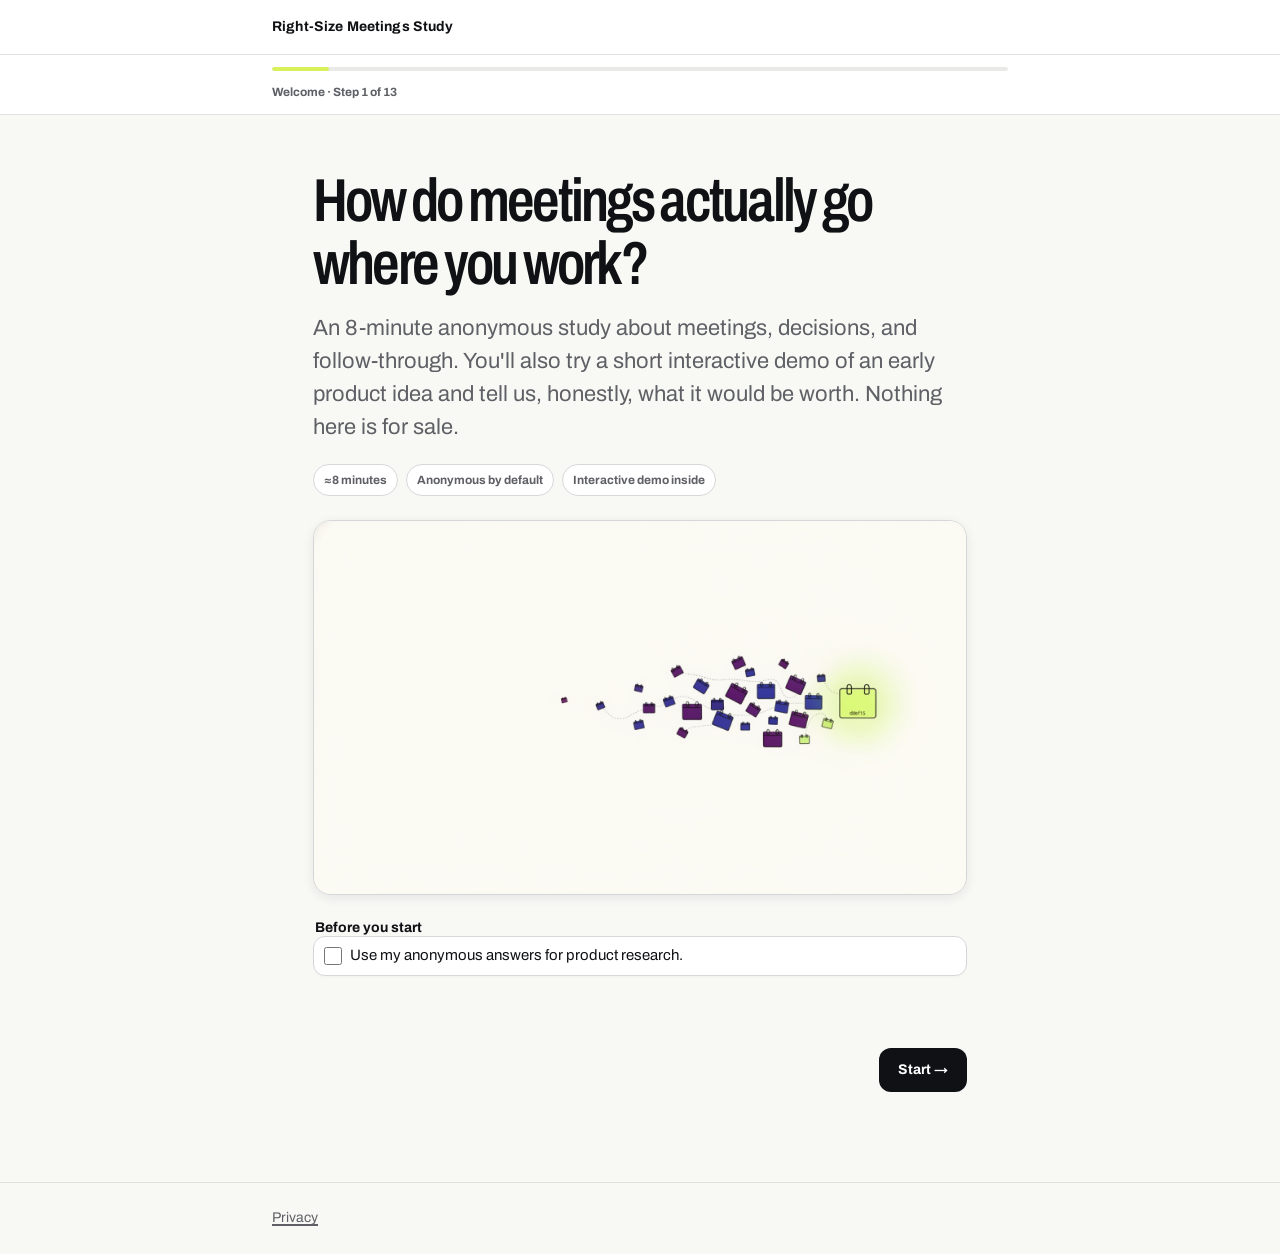
==== index.html @ 63e61354 "Survey UI pass: fix stretched selects, compact option grids, cut layout shift The two-column form gr" ====
<!doctype html>
<html lang="en">
  <head>
    <meta charset="utf-8" />
    <meta name="viewport" content="width=device-width, initial-scale=1" />
    <meta
      name="description"
      content="A short research study on meetings, decisions, and follow-through at work."
    />
    <title>The Right-Size Meetings Study</title>
    <link rel="stylesheet" href="assets/css/study.css" />
    <style>
      .offscreen-field {
        position: absolute;
        width: 1px;
        height: 1px;
        overflow: hidden;
        clip: rect(0 0 0 0);
        clip-path: inset(50%);
        white-space: nowrap;
      }

      .field-reveal[hidden],
      .conditional[hidden] {
        display: none;
      }

      .story-block {
        margin: var(--ph-space-6) 0;
        padding: var(--ph-space-5);
        border: 0.0625rem solid var(--ph-color-border-decorative);
        border-radius: var(--ph-radius-lg);
        background: var(--ph-color-surface-raised);
        box-shadow: var(--ph-shadow-low);
        color: var(--ph-color-text-high);
        font-size: var(--ph-font-size-md);
      }

      .attention-comparison {
        display: grid;
        gap: var(--ph-space-5);
        margin: var(--ph-space-6) 0;
        padding: var(--ph-space-5);
        border: 0.0625rem solid var(--ph-color-border-decorative);
        border-radius: var(--ph-radius-lg);
        background: var(--ph-color-surface-raised);
      }

      .attention-row {
        display: grid;
        gap: var(--ph-space-2);
      }

      .attention-kicker {
        font-size: var(--ph-font-size-2xs);
        font-weight: 700;
        letter-spacing: var(--ph-tracking-label);
      }

      .attention-track {
        height: 1.25rem;
        overflow: hidden;
        border-radius: var(--ph-radius-full);
        background: var(--ph-color-surface-strong);
      }

      .attention-fill {
        display: block;
        width: 0;
        height: 100%;
        border-radius: inherit;
        background: var(--ph-neutral-500);
      }

      .attention-row.after .attention-fill {
        background: var(--ph-color-signal);
      }

      .attention-comparison.is-visible .attention-row.before .attention-fill {
        width: 100%;
      }

      .attention-comparison.is-visible .attention-row.after .attention-fill {
        width: 5.625%;
      }

      .attention-math {
        margin: 0;
        font-size: var(--ph-font-size-sm);
        font-weight: 700;
      }

      .attention-detail {
        margin: 0;
        color: var(--ph-color-text-secondary);
        font-size: var(--ph-font-size-xs);
      }

      .calc-range-row {
        display: flex;
        align-items: center;
        gap: var(--ph-space-3);
      }

      .calc-range-row input {
        width: 100%;
        accent-color: var(--ph-color-action-primary);
      }

      .calc-range-value {
        min-width: 3.5rem;
        font-weight: 700;
        text-align: right;
      }

      .calc-output {
        margin: var(--ph-space-6) 0 0;
        padding: var(--ph-space-5);
        border-radius: var(--ph-radius-lg);
        background: var(--ph-neutral-950);
        color: var(--ph-color-text-inverse);
      }

      .calc-output p {
        margin-bottom: var(--ph-space-2);
        font-size: var(--ph-font-size-md);
      }

      .calc-output .ph-hint {
        color: var(--ph-neutral-300);
      }

      .demo-shell {
        margin: var(--ph-space-6) 0;
        padding: var(--ph-space-5);
        border: 0.0625rem solid var(--ph-color-border-decorative);
        border-radius: var(--ph-radius-lg);
        background: var(--ph-color-surface-raised);
        box-shadow: var(--ph-shadow-low);
      }

      .demo-dots {
        display: flex;
        gap: var(--ph-space-2);
        margin-bottom: var(--ph-space-5);
      }

      .demo-dot {
        width: 0.75rem;
        height: 0.75rem;
        border-radius: 50%;
        background: var(--ph-neutral-200);
      }

      .demo-dot.is-done,
      .demo-dot.is-current {
        background: var(--ph-color-signal);
      }

      .demo-screen {
        display: none;
      }

      .demo-screen.active {
        display: block;
      }

      .demo-message,
      .demo-receipt {
        padding: var(--ph-space-5);
        border-radius: var(--ph-radius-md);
        background: var(--ph-color-evidence-surface);
      }

      .demo-message time {
        display: block;
        margin-bottom: var(--ph-space-2);
        color: var(--ph-color-text-secondary);
        font-size: var(--ph-font-size-2xs);
        font-weight: 700;
      }

      .demo-message p,
      .demo-receipt p {
        margin-bottom: 0;
      }

      .demo-checklist {
        display: grid;
        gap: var(--ph-space-3);
        margin: var(--ph-space-5) 0;
        padding: 0;
        list-style: none;
      }

      .demo-checklist li {
        padding: var(--ph-space-3);
        border: 0.0625rem solid var(--ph-color-border-decorative);
        border-radius: var(--ph-radius-sm);
        color: var(--ph-color-text-secondary);
        opacity: 0.4;
      }

      .demo-options {
        display: grid;
        grid-template-columns: repeat(3, minmax(0, 1fr));
        gap: var(--ph-space-3);
        margin: var(--ph-space-5) 0;
      }

      .demo-option {
        min-height: 10rem;
        padding: var(--ph-space-4);
        border: 0.125rem solid var(--ph-color-border-control);
        border-radius: var(--ph-radius-md);
        background: var(--ph-color-surface-raised);
        color: var(--ph-color-text-primary);
        font: inherit;
        text-align: left;
      }

      .demo-option:hover,
      .demo-option[aria-pressed="true"] {
        border-color: var(--ph-color-action-primary);
        background: var(--ph-color-human-surface);
      }

      .demo-option strong {
        display: block;
        margin-bottom: var(--ph-space-2);
      }

      .demo-approval-actions {
        display: grid;
        grid-template-columns: repeat(2, minmax(0, 1fr));
        gap: var(--ph-space-3);
        margin-top: var(--ph-space-5);
      }

      .demo-approval-actions .ph-button[aria-pressed="true"] {
        border-color: var(--ph-color-success);
        background: var(--ph-color-success-surface);
        color: var(--ph-color-text-primary);
      }

      .demo-receipt {
        display: grid;
        gap: var(--ph-space-3);
      }

      .demo-receipt dl {
        display: grid;
        grid-template-columns: minmax(0, 1fr) minmax(0, 2fr);
        gap: var(--ph-space-2) var(--ph-space-3);
        margin: 0;
      }

      .demo-receipt dt {
        color: var(--ph-color-text-secondary);
        font-size: var(--ph-font-size-2xs);
        font-weight: 700;
      }

      .demo-receipt dd {
        min-width: 0;
        margin: 0;
        font-size: var(--ph-font-size-xs);
      }

      .demo-link-row {
        display: flex;
        margin-top: var(--ph-space-3);
        flex-wrap: wrap;
        gap: var(--ph-space-3);
      }

      .warning-line {
        min-height: 1.25rem;
        margin: var(--ph-space-2) 0 0;
        color: var(--ph-color-warning);
        font-size: var(--ph-font-size-xs);
        font-weight: 600;
      }

      .currency-input {
        position: relative;
      }

      .currency-input span {
        position: absolute;
        top: 50%;
        left: 0.875rem;
        color: var(--ph-color-text-secondary);
        transform: translateY(-50%);
      }

      .currency-input .ph-input {
        padding-left: 1.75rem;
      }

      @media (prefers-reduced-motion: no-preference) {
        .attention-fill {
          transition: width 900ms var(--ph-ease-emphasized);
        }

        .demo-screen.is-preparing .demo-checklist li {
          animation: checklist-item 420ms var(--ph-ease-enter) forwards;
        }

        .demo-screen.is-preparing .demo-checklist li:nth-child(2) {
          animation-delay: 850ms;
        }

        .demo-screen.is-preparing .demo-checklist li:nth-child(3) {
          animation-delay: 1700ms;
        }

        .demo-screen.is-preparing .demo-checklist li:nth-child(4) {
          animation-delay: 2550ms;
        }

        @keyframes checklist-item {
          to {
            border-color: var(--ph-color-success);
            background: var(--ph-color-success-surface);
            color: var(--ph-color-text-primary);
            opacity: 1;
          }
        }
      }

      @media (max-width: 40rem) {
        .demo-options,
        .demo-approval-actions {
          grid-template-columns: 1fr;
        }
      }

      @media (prefers-reduced-motion: reduce) {
        .attention-fill {
          transition: none;
        }

        .demo-screen.is-preparing .demo-checklist li {
          animation: none;
          border-color: var(--ph-color-success);
          background: var(--ph-color-success-surface);
          color: var(--ph-color-text-primary);
          opacity: 1;
        }
      }
    </style>
  </head>
  <body>
    <a class="ph-skip-link" href="#app">Skip to survey</a>
    <header class="study-header">
      <span class="study-wordmark">Right-Size Meetings Study</span>
    </header>

    <div class="study-progress" data-progress-shell>
      <div class="progress-inner">
        <div
          class="progress-track"
          role="progressbar"
          aria-label="Survey progress"
          aria-valuemin="1"
          aria-valuemax="13"
          aria-valuenow="1"
        >
          <span class="progress-fill"></span>
        </div>
        <div class="progress-meta">
          <span class="progress-label">Welcome · Step 1 of 13</span>
          <span class="saved-indicator" data-saved-indicator aria-hidden="true" hidden>Saved on this device ✓</span>
        </div>
      </div>
    </div>

    <main class="study-shell" id="app">
      <section class="survey-step active" data-step="welcome" aria-labelledby="welcome-heading">
        <h1 id="welcome-heading" tabindex="-1">How do meetings actually go where you work?</h1>
        <p class="ph-lede">
          An 8-minute anonymous study about meetings, decisions, and follow-through. You'll also try a short interactive demo of an early product idea and tell us, honestly, what it would be worth. Nothing here is for sale.
        </p>
        <ul class="welcome-chips" aria-label="Study details">
          <li>≈8 minutes</li>
          <li>Anonymous by default</li>
          <li>Interactive demo inside</li>
        </ul>
        <figure class="img-frame">
          <img width="1600" height="914" src="assets/img/hero.jpg" loading="eager" fetchpriority="high" decoding="async" alt="Scattered calendar blocks converging into one small block" />
        </figure>
        <fieldset class="ph-field" data-required data-key="a_consent">
          <legend class="ph-label">Before you start</legend>
          <label class="ph-check-row">
            <input type="checkbox" name="a_consent" value="true" />
            <span>Use my anonymous answers for product research.</span>
          </label>
        </fieldset>
        <div class="offscreen-field" aria-hidden="true">
          <label for="website">Leave this field empty</label>
          <input type="text" id="website" name="website" tabindex="-1" autocomplete="off" />
        </div>
        <p class="status-line" data-status aria-live="polite"></p>
        <div class="step-actions">
          <button class="ph-button ph-button-primary" type="button" data-next>Start →</button>
        </div>
      </section>

      <section class="survey-step" data-step="A" aria-labelledby="a-heading">
        <h2 id="a-heading" tabindex="-1">About you and your week</h2>
        <p class="section-intro">A few quick details help us understand your working week.</p>
        <div class="ph-form-grid">
          <div class="ph-field" data-required data-key="a_country">
            <label class="ph-label" for="a-country">Country</label>
            <select class="ph-select" id="a-country" name="a_country">
              <option value="" selected disabled>Choose one</option>
              <option value="New Zealand">New Zealand</option>
              <option value="Australia">Australia</option>
              <option value="United States">United States</option>
              <option value="United Kingdom">United Kingdom</option>
              <option value="India">India</option>
              <option value="Germany">Germany</option>
              <option value="Canada">Canada</option>
              <option value="Singapore">Singapore</option>
              <option value="Other">Other</option>
            </select>
            <div class="field-reveal" data-country-other hidden>
              <label class="ph-label" for="a-country-other">Country (optional)</label>
              <input class="ph-input" id="a-country-other" type="text" data-other-for="a_country" />
            </div>
          </div>

          <fieldset class="ph-field" data-required data-key="a_role">
            <legend class="ph-label">Your role</legend>
            <div class="opt-grid">
              <label class="ph-check-row"><input type="radio" name="a_role" value="Founder or executive" /><span>Founder or executive</span></label>
              <label class="ph-check-row"><input type="radio" name="a_role" value="Product" /><span>Product</span></label>
              <label class="ph-check-row"><input type="radio" name="a_role" value="Engineering" /><span>Engineering</span></label>
              <label class="ph-check-row"><input type="radio" name="a_role" value="Design" /><span>Design</span></label>
              <label class="ph-check-row"><input type="radio" name="a_role" value="Project or delivery lead" /><span>Project or delivery lead</span></label>
              <label class="ph-check-row"><input type="radio" name="a_role" value="Sales or account management" /><span>Sales or account management</span></label>
              <label class="ph-check-row"><input type="radio" name="a_role" value="Consultant or agency work" /><span>Consultant or agency work</span></label>
              <label class="ph-check-row"><input type="radio" name="a_role" value="Operations" /><span>Operations</span></label>
              <label class="ph-check-row"><input type="radio" name="a_role" value="Finance or legal" /><span>Finance or legal</span></label>
              <label class="ph-check-row"><input type="radio" name="a_role" value="Other" /><span>Other</span></label>
            </div>
          </fieldset>

          <fieldset class="ph-field" data-required data-key="a_company_size">
            <legend class="ph-label">Company size</legend>
            <div class="opt-grid" data-w="narrow">
              <label class="ph-check-row"><input type="radio" name="a_company_size" value="Just me" /><span>Just me</span></label>
              <label class="ph-check-row"><input type="radio" name="a_company_size" value="2–10" /><span>2–10</span></label>
              <label class="ph-check-row"><input type="radio" name="a_company_size" value="11–50" /><span>11–50</span></label>
              <label class="ph-check-row"><input type="radio" name="a_company_size" value="51–200" /><span>51–200</span></label>
              <label class="ph-check-row"><input type="radio" name="a_company_size" value="201–1,000" /><span>201–1,000</span></label>
              <label class="ph-check-row"><input type="radio" name="a_company_size" value="More than 1,000" /><span>More than 1,000</span></label>
            </div>
          </fieldset>

          <div class="ph-field" data-required data-key="a_industry">
            <label class="ph-label" for="a-industry">Industry</label>
            <select class="ph-select" id="a-industry" name="a_industry">
              <option value="" selected disabled>Choose one</option>
              <option value="Software / IT">Software / IT</option>
              <option value="Agency or consulting">Agency or consulting</option>
              <option value="Finance">Finance</option>
              <option value="Healthcare">Healthcare</option>
              <option value="Education">Education</option>
              <option value="Government">Government</option>
              <option value="Manufacturing">Manufacturing</option>
              <option value="Retail">Retail</option>
              <option value="Media">Media</option>
              <option value="Other">Other</option>
            </select>
          </div>

          <fieldset class="ph-field" data-required data-key="a_experience_years">
            <legend class="ph-label">How many years have you been doing this kind of work?</legend>
            <div class="opt-grid" data-w="narrow">
              <label class="ph-check-row"><input type="radio" name="a_experience_years" value="Under 2" /><span>Under 2</span></label>
              <label class="ph-check-row"><input type="radio" name="a_experience_years" value="2–5" /><span>2–5</span></label>
              <label class="ph-check-row"><input type="radio" name="a_experience_years" value="6–10" /><span>6–10</span></label>
              <label class="ph-check-row"><input type="radio" name="a_experience_years" value="11–20" /><span>11–20</span></label>
              <label class="ph-check-row"><input type="radio" name="a_experience_years" value="More than 20" /><span>More than 20</span></label>
            </div>
          </fieldset>

          <fieldset class="ph-field" data-required data-key="a_work_mode">
            <legend class="ph-label">How does your team mostly work?</legend>
            <div class="opt-grid">
              <label class="ph-check-row"><input type="radio" name="a_work_mode" value="Mostly remote" /><span>Mostly remote</span></label>
              <label class="ph-check-row"><input type="radio" name="a_work_mode" value="Hybrid" /><span>Hybrid</span></label>
              <label class="ph-check-row"><input type="radio" name="a_work_mode" value="Mostly in an office" /><span>Mostly in an office</span></label>
            </div>
          </fieldset>

          <fieldset class="ph-field ph-field-full" data-required data-key="a_client_facing">
            <legend class="ph-label">Do you work directly with external clients on projects — agency, consultancy, freelance, or professional services?</legend>
            <div class="opt-grid">
              <label class="ph-check-row"><input type="radio" name="a_client_facing" value="yes_mostly" /><span>Yes, that's most of my work</span></label>
              <label class="ph-check-row"><input type="radio" name="a_client_facing" value="sometimes" /><span>Sometimes</span></label>
              <label class="ph-check-row"><input type="radio" name="a_client_facing" value="no" /><span>No</span></label>
            </div>
          </fieldset>

          <fieldset class="ph-field" data-required data-key="a_meetings_week">
            <legend class="ph-label">Meetings you attend in a typical week</legend>
            <div class="opt-grid" data-w="narrow">
              <label class="ph-check-row"><input type="radio" name="a_meetings_week" value="0–2" /><span>0–2</span></label>
              <label class="ph-check-row"><input type="radio" name="a_meetings_week" value="3–5" /><span>3–5</span></label>
              <label class="ph-check-row"><input type="radio" name="a_meetings_week" value="6–10" /><span>6–10</span></label>
              <label class="ph-check-row"><input type="radio" name="a_meetings_week" value="11–20" /><span>11–20</span></label>
              <label class="ph-check-row"><input type="radio" name="a_meetings_week" value="More than 20" /><span>More than 20</span></label>
            </div>
          </fieldset>
        </div>
        <p class="status-line" data-status aria-live="polite"></p>
        <div class="step-actions"><button class="ph-button ph-button-ghost" type="button" data-back>Back</button><button class="ph-button ph-button-primary" type="button" data-next>Continue →</button></div>
      </section>

      <section class="survey-step" data-step="A2" aria-labelledby="a2-heading">
        <h2 id="a2-heading" tabindex="-1">Your toolkit</h2>
        <p class="section-intro">A quick look at the tools and routines around your work.</p>
        <div class="ph-form-grid">
          <fieldset class="ph-field" data-required data-key="a_team_size">
            <legend class="ph-label">How big is your immediate team?</legend>
            <div class="opt-grid" data-w="narrow">
              <label class="ph-check-row"><input type="radio" name="a_team_size" value="Just me" /><span>Just me</span></label>
              <label class="ph-check-row"><input type="radio" name="a_team_size" value="2–5" /><span>2–5</span></label>
              <label class="ph-check-row"><input type="radio" name="a_team_size" value="6–15" /><span>6–15</span></label>
              <label class="ph-check-row"><input type="radio" name="a_team_size" value="16–50" /><span>16–50</span></label>
              <label class="ph-check-row"><input type="radio" name="a_team_size" value="More than 50" /><span>More than 50</span></label>
            </div>
          </fieldset>

          <fieldset class="ph-field" data-required data-key="a_decision_authority">
            <legend class="ph-label">When it comes to buying tools for your team, you…</legend>
            <div class="opt-grid" data-w="wide">
              <label class="ph-check-row"><input type="radio" name="a_decision_authority" value="own" /><span>Own the budget</span></label>
              <label class="ph-check-row"><input type="radio" name="a_decision_authority" value="influence" /><span>Recommend and influence the choice</span></label>
              <label class="ph-check-row"><input type="radio" name="a_decision_authority" value="provided" /><span>Use what's provided</span></label>
            </div>
          </fieldset>

          <fieldset class="ph-field ph-field-full" data-required data-key="a2_pm_tools">
            <legend class="ph-label">Where does your team's work actually live? (all that apply)</legend>
            <div class="opt-grid">
              <label class="ph-check-row"><input type="checkbox" name="a2_pm_tools" value="Jira" /><span>Jira</span></label>
              <label class="ph-check-row"><input type="checkbox" name="a2_pm_tools" value="Linear" /><span>Linear</span></label>
              <label class="ph-check-row"><input type="checkbox" name="a2_pm_tools" value="Asana" /><span>Asana</span></label>
              <label class="ph-check-row"><input type="checkbox" name="a2_pm_tools" value="ClickUp" /><span>ClickUp</span></label>
              <label class="ph-check-row"><input type="checkbox" name="a2_pm_tools" value="Trello" /><span>Trello</span></label>
              <label class="ph-check-row"><input type="checkbox" name="a2_pm_tools" value="Monday" /><span>Monday</span></label>
              <label class="ph-check-row"><input type="checkbox" name="a2_pm_tools" value="Notion" /><span>Notion</span></label>
              <label class="ph-check-row"><input type="checkbox" name="a2_pm_tools" value="Spreadsheets" /><span>Spreadsheets</span></label>
              <label class="ph-check-row"><input type="checkbox" name="a2_pm_tools" value="Other" /><span>Other</span></label>
              <label class="ph-check-row"><input type="checkbox" name="a2_pm_tools" value="none" /><span>No shared tracker</span></label>
            </div>
          </fieldset>

          <fieldset class="ph-field ph-field-full" data-required data-key="a2_meeting_platform">
            <legend class="ph-label">Which meeting tools do you use most? (all that apply)</legend>
            <div class="opt-grid" data-w="narrow">
              <label class="ph-check-row"><input type="checkbox" name="a2_meeting_platform" value="Zoom" /><span>Zoom</span></label>
              <label class="ph-check-row"><input type="checkbox" name="a2_meeting_platform" value="Google Meet" /><span>Google Meet</span></label>
              <label class="ph-check-row"><input type="checkbox" name="a2_meeting_platform" value="Microsoft Teams" /><span>Microsoft Teams</span></label>
              <label class="ph-check-row"><input type="checkbox" name="a2_meeting_platform" value="Slack huddles" /><span>Slack huddles</span></label>
              <label class="ph-check-row"><input type="checkbox" name="a2_meeting_platform" value="Mostly in person" /><span>Mostly in person</span></label>
              <label class="ph-check-row"><input type="checkbox" name="a2_meeting_platform" value="Other" /><span>Other</span></label>
            </div>
          </fieldset>

          <fieldset class="ph-field" data-required data-key="a2_who_runs_meetings">
            <legend class="ph-label">Who usually runs the meetings you attend?</legend>
            <div class="opt-grid">
              <label class="ph-check-row"><input type="radio" name="a2_who_runs_meetings" value="I run most of them" /><span>I run most of them</span></label>
              <label class="ph-check-row"><input type="radio" name="a2_who_runs_meetings" value="A teammate or manager" /><span>A teammate or manager</span></label>
              <label class="ph-check-row"><input type="radio" name="a2_who_runs_meetings" value="Rotates — no one really owns it" /><span>Rotates — no one really owns it</span></label>
              <label class="ph-check-row"><input type="radio" name="a2_who_runs_meetings" value="Depends entirely" /><span>Depends entirely</span></label>
            </div>
          </fieldset>
        </div>
        <p class="status-line" data-status aria-live="polite"></p>
        <div class="step-actions"><button class="ph-button ph-button-ghost" type="button" data-back>Back</button><button class="ph-button ph-button-primary" type="button" data-next>Continue →</button></div>
      </section>

      <section class="survey-step" data-step="B" aria-labelledby="b-heading">
        <h2 id="b-heading" tabindex="-1">AI at work today</h2>
        <p class="section-intro">Tell us what AI looks like in your day-to-day work.</p>
        <div class="ph-form-grid">
          <fieldset class="ph-field" data-required data-key="b_tools">
            <legend class="ph-label">Which AI tools do you use?</legend>
            <div class="opt-grid" data-w="wide">
              <label class="ph-check-row"><input type="checkbox" name="b_tools" value="ChatGPT" /><span>ChatGPT</span></label>
              <label class="ph-check-row"><input type="checkbox" name="b_tools" value="Claude" /><span>Claude</span></label>
              <label class="ph-check-row"><input type="checkbox" name="b_tools" value="Microsoft Copilot" /><span>Microsoft Copilot</span></label>
              <label class="ph-check-row"><input type="checkbox" name="b_tools" value="Google Gemini" /><span>Google Gemini</span></label>
              <label class="ph-check-row"><input type="checkbox" name="b_tools" value="notetaker" /><span>Meeting note-takers (Otter, Fireflies, Fathom, Zoom AI…)</span></label>
              <label class="ph-check-row"><input type="checkbox" name="b_tools" value="Other" /><span>Other</span></label>
              <label class="ph-check-row"><input type="checkbox" name="b_tools" value="none" /><span>I don't use AI tools</span></label>
            </div>
          </fieldset>

          <fieldset class="ph-field" data-required data-key="b_freq">
            <legend class="ph-label">How often do you use AI at work?</legend>
            <div class="opt-grid">
              <label class="ph-check-row"><input type="radio" name="b_freq" value="Daily" /><span>Daily</span></label>
              <label class="ph-check-row"><input type="radio" name="b_freq" value="A few times a week" /><span>A few times a week</span></label>
              <label class="ph-check-row"><input type="radio" name="b_freq" value="A few times a month" /><span>A few times a month</span></label>
              <label class="ph-check-row"><input type="radio" name="b_freq" value="Rarely" /><span>Rarely</span></label>
              <label class="ph-check-row"><input type="radio" name="b_freq" value="Never" /><span>Never</span></label>
            </div>
          </fieldset>

          <fieldset class="ph-field" data-required data-optional-when-tools-none data-key="b_uses">
            <legend class="ph-label">What do you use it for?</legend>
            <div class="opt-grid">
              <label class="ph-check-row"><input type="checkbox" name="b_uses" value="Writing" /><span>Writing</span></label>
              <label class="ph-check-row"><input type="checkbox" name="b_uses" value="Research" /><span>Research</span></label>
              <label class="ph-check-row"><input type="checkbox" name="b_uses" value="Coding" /><span>Coding</span></label>
              <label class="ph-check-row"><input type="checkbox" name="b_uses" value="Meeting summaries" /><span>Meeting summaries</span></label>
              <label class="ph-check-row"><input type="checkbox" name="b_uses" value="Planning" /><span>Planning</span></label>
              <label class="ph-check-row"><input type="checkbox" name="b_uses" value="Working with data" /><span>Working with data</span></label>
              <label class="ph-check-row"><input type="checkbox" name="b_uses" value="Customer messages" /><span>Customer messages</span></label>
              <label class="ph-check-row"><input type="checkbox" name="b_uses" value="Other" /><span>Other</span></label>
            </div>
          </fieldset>

          <fieldset class="ph-field" data-required data-key="b_notes_followup">
            <legend class="ph-label">When AI writes your meeting notes, what actually happens afterwards?</legend>
            <div class="opt-grid" data-w="wide">
              <label class="ph-check-row"><input type="radio" name="b_notes_followup" value="I rarely read them" /><span>I rarely read them</span></label>
              <label class="ph-check-row"><input type="radio" name="b_notes_followup" value="I read them, but follow-up doesn't change" /><span>I read them, but follow-up doesn't change</span></label>
              <label class="ph-check-row"><input type="radio" name="b_notes_followup" value="They sometimes help follow-up" /><span>They sometimes help follow-up</span></label>
              <label class="ph-check-row"><input type="radio" name="b_notes_followup" value="They reliably change what happens next" /><span>They reliably change what happens next</span></label>
              <label class="ph-check-row"><input type="radio" name="b_notes_followup" value="I don't use AI notes" /><span>I don't use AI notes</span></label>
            </div>
          </fieldset>
        </div>
        <p class="status-line" data-status aria-live="polite"></p>
        <div class="step-actions"><button class="ph-button ph-button-ghost" type="button" data-back>Back</button><button class="ph-button ph-button-primary" type="button" data-next>Continue →</button></div>
      </section>

      <section class="survey-step" data-step="C" aria-labelledby="c-heading">
        <h2 id="c-heading" tabindex="-1">The annoying parts</h2>
        <p class="section-intro">These questions are about meetings that take more than they give.</p>
        <div class="ph-form-grid">
          <fieldset class="ph-field" data-required data-key="c_email_meetings">
            <legend class="ph-label">In a normal week, how many of your meetings could have been an email or a short message?</legend>
            <div class="opt-grid" data-w="narrow">
              <label class="ph-check-row"><input type="radio" name="c_email_meetings" value="None" /><span>None</span></label>
              <label class="ph-check-row"><input type="radio" name="c_email_meetings" value="1" /><span>1</span></label>
              <label class="ph-check-row"><input type="radio" name="c_email_meetings" value="2–3" /><span>2–3</span></label>
              <label class="ph-check-row"><input type="radio" name="c_email_meetings" value="4–6" /><span>4–6</span></label>
              <label class="ph-check-row"><input type="radio" name="c_email_meetings" value="7 or more" /><span>7 or more</span></label>
            </div>
          </fieldset>

          <fieldset class="ph-field" data-required data-key="c_decision_misremember">
            <legend class="ph-label">When did you last discover that people remembered a decision differently after a meeting?</legend>
            <div class="opt-grid">
              <label class="ph-check-row"><input type="radio" name="c_decision_misremember" value="This week" /><span>This week</span></label>
              <label class="ph-check-row"><input type="radio" name="c_decision_misremember" value="This month" /><span>This month</span></label>
              <label class="ph-check-row"><input type="radio" name="c_decision_misremember" value="In the past few months" /><span>In the past few months</span></label>
              <label class="ph-check-row"><input type="radio" name="c_decision_misremember" value="Can't remember a case" /><span>Can't remember a case</span></label>
            </div>
          </fieldset>

          <fieldset class="ph-field" data-required data-key="c_lost_actions">
            <legend class="ph-label">How often do action items get lost after meetings — done by nobody, or ownership unclear?</legend>
            <div class="opt-grid" data-w="narrow">
              <label class="ph-check-row"><input type="radio" name="c_lost_actions" value="Almost never" /><span>Almost never</span></label>
              <label class="ph-check-row"><input type="radio" name="c_lost_actions" value="Occasionally" /><span>Occasionally</span></label>
              <label class="ph-check-row"><input type="radio" name="c_lost_actions" value="Monthly" /><span>Monthly</span></label>
              <label class="ph-check-row"><input type="radio" name="c_lost_actions" value="Weekly" /><span>Weekly</span></label>
              <label class="ph-check-row"><input type="radio" name="c_lost_actions" value="Most meetings" /><span>Most meetings</span></label>
            </div>
          </fieldset>

          <div class="ph-field ph-field-full" data-key="c_worst_meeting">
            <label class="ph-label" for="c-worst-meeting">One sentence: the most pointless meeting you sat through this month — what was it for?</label>
            <textarea class="ph-textarea" id="c-worst-meeting" name="c_worst_meeting"></textarea>
          </div>
        </div>
        <p class="status-line" data-status aria-live="polite"></p>
        <div class="step-actions"><button class="ph-button ph-button-ghost" type="button" data-back>Back</button><button class="ph-button ph-button-primary" type="button" data-next>Continue →</button></div>
      </section>

      <section class="survey-step" data-step="C2" aria-labelledby="c2-heading">
        <h2 id="c2-heading" tabindex="-1">When the client changes the plan</h2>
        <p class="section-intro">Think of the last real time a client asked to change the scope, the deadline, or the price in the middle of a project.</p>
        <div class="ph-form-grid">
          <fieldset class="ph-field ph-field-full" data-required data-key="c2_incident_when">
            <legend class="ph-label">When did this happen?</legend>
            <div class="opt-grid">
              <label class="ph-check-row"><input type="radio" name="c2_incident_when" value="This week" /><span>This week</span></label>
              <label class="ph-check-row"><input type="radio" name="c2_incident_when" value="This month" /><span>This month</span></label>
              <label class="ph-check-row"><input type="radio" name="c2_incident_when" value="In the past 3 months" /><span>In the past 3 months</span></label>
              <label class="ph-check-row"><input type="radio" name="c2_incident_when" value="Longer ago" /><span>Longer ago</span></label>
              <label class="ph-check-row"><input type="radio" name="c2_incident_when" value="never" /><span>This doesn't really happen to me</span></label>
            </div>
          </fieldset>

          <div class="conditional ph-form-grid ph-field-full" data-c2-follow-up>
            <fieldset class="ph-field" data-required data-key="c2_arrived_where">
              <legend class="ph-label">Where did the request arrive?</legend>
              <div class="opt-grid">
                <label class="ph-check-row"><input type="radio" name="c2_arrived_where" value="In a meeting or call" /><span>In a meeting or call</span></label>
                <label class="ph-check-row"><input type="radio" name="c2_arrived_where" value="Email" /><span>Email</span></label>
                <label class="ph-check-row"><input type="radio" name="c2_arrived_where" value="Slack or Teams" /><span>Slack or Teams</span></label>
                <label class="ph-check-row"><input type="radio" name="c2_arrived_where" value="A ticket or task tool" /><span>A ticket or task tool</span></label>
                <label class="ph-check-row"><input type="radio" name="c2_arrived_where" value="A comment in a document" /><span>A comment in a document</span></label>
                <label class="ph-check-row"><input type="radio" name="c2_arrived_where" value="In person" /><span>In person</span></label>
                <label class="ph-check-row"><input type="radio" name="c2_arrived_where" value="Other" /><span>Other</span></label>
              </div>
            </fieldset>

            <fieldset class="ph-field" data-required data-key="c2_resolve_time">
              <legend class="ph-label">How long until it was properly settled — everyone agreed what would be done, by when, for what price?</legend>
              <div class="opt-grid">
                <label class="ph-check-row"><input type="radio" name="c2_resolve_time" value="Same day" /><span>Same day</span></label>
                <label class="ph-check-row"><input type="radio" name="c2_resolve_time" value="2–3 days" /><span>2–3 days</span></label>
                <label class="ph-check-row"><input type="radio" name="c2_resolve_time" value="About a week" /><span>About a week</span></label>
                <label class="ph-check-row"><input type="radio" name="c2_resolve_time" value="Two weeks or more" /><span>Two weeks or more</span></label>
                <label class="ph-check-row"><input type="radio" name="c2_resolve_time" value="It still isn't settled" /><span>It still isn't settled</span></label>
              </div>
            </fieldset>

            <fieldset class="ph-field" data-required data-key="c2_costs">
              <legend class="ph-label">What did it cost you? (pick all that apply)</legend>
              <div class="opt-grid" data-w="wide">
                <label class="ph-check-row"><input type="checkbox" name="c2_costs" value="Extra work we couldn't bill" /><span>Extra work we couldn't bill</span></label>
                <label class="ph-check-row"><input type="checkbox" name="c2_costs" value="A missed deadline" /><span>A missed deadline</span></label>
                <label class="ph-check-row"><input type="checkbox" name="c2_costs" value="A discount or price cut" /><span>A discount or price cut</span></label>
                <label class="ph-check-row"><input type="checkbox" name="c2_costs" value="Team overtime or stress" /><span>Team overtime or stress</span></label>
                <label class="ph-check-row"><input type="checkbox" name="c2_costs" value="A strained relationship" /><span>A strained relationship</span></label>
                <label class="ph-check-row"><input type="checkbox" name="c2_costs" value="An argument about who agreed to what" /><span>An argument about who agreed to what</span></label>
                <label class="ph-check-row"><input type="checkbox" name="c2_costs" value="Nothing much" /><span>Nothing much</span></label>
              </div>
            </fieldset>

            <fieldset class="ph-field" data-required data-key="c2_cost_money">
              <legend class="ph-label">Rough money impact of that one incident?</legend>
              <div class="opt-grid" data-w="narrow">
                <label class="ph-check-row"><input type="radio" name="c2_cost_money" value="Nothing" /><span>Nothing</span></label>
                <label class="ph-check-row"><input type="radio" name="c2_cost_money" value="Under $500" /><span>Under $500</span></label>
                <label class="ph-check-row"><input type="radio" name="c2_cost_money" value="$500–2,000" /><span>$500–2,000</span></label>
                <label class="ph-check-row"><input type="radio" name="c2_cost_money" value="$2,000–10,000" /><span>$2,000–10,000</span></label>
                <label class="ph-check-row"><input type="radio" name="c2_cost_money" value="Over $10,000" /><span>Over $10,000</span></label>
                <label class="ph-check-row"><input type="radio" name="c2_cost_money" value="Can't estimate" /><span>Can't estimate</span></label>
              </div>
            </fieldset>

            <div class="ph-field ph-field-full" data-key="c2_workaround">
              <label class="ph-label" for="c2-workaround">How do you handle these requests today — tools, templates, or just talking?</label>
              <textarea class="ph-textarea" id="c2-workaround" name="c2_workaround"></textarea>
            </div>

            <fieldset class="ph-field" data-required data-key="c2_freq">
              <legend class="ph-label">How often does something like this happen?</legend>
              <div class="opt-grid">
                <label class="ph-check-row"><input type="radio" name="c2_freq" value="Weekly" /><span>Weekly</span></label>
                <label class="ph-check-row"><input type="radio" name="c2_freq" value="2–3 times a month" /><span>2–3 times a month</span></label>
                <label class="ph-check-row"><input type="radio" name="c2_freq" value="Monthly" /><span>Monthly</span></label>
                <label class="ph-check-row"><input type="radio" name="c2_freq" value="Quarterly" /><span>Quarterly</span></label>
                <label class="ph-check-row"><input type="radio" name="c2_freq" value="Rarely" /><span>Rarely</span></label>
              </div>
            </fieldset>
          </div>
        </div>
        <p class="status-line" data-status aria-live="polite"></p>
        <div class="step-actions"><button class="ph-button ph-button-ghost" type="button" data-back>Back</button><button class="ph-button ph-button-primary" type="button" data-next>Continue →</button></div>
      </section>

      <section class="survey-step" data-step="D" aria-labelledby="d-heading">
        <h2 id="d-heading" tabindex="-1">An idea we're testing</h2>
        <p class="section-intro">Here is the idea in plain English.</p>
        <div class="story-block">
          <p>Most meetings exist to move work along: agree on a change, unblock a decision, check a promise was kept. Imagine your calendar had one extra button: <strong>'Sort this out.'</strong></p>
          <p>Before anyone books an hour, an assistant reads what's allowed to be read — the plan, the agreement, the current status — prepares the facts, and works out the one thing that still genuinely needs people. Then it books only that: sometimes a message, sometimes two people for nine minutes, sometimes a proper meeting. Afterwards, everyone sees the same record of what was agreed — and the promise gets checked.</p>
        </div>
        <div class="attention-comparison" data-comparison>
          <div class="attention-row before">
            <span class="attention-kicker">BEFORE</span>
            <div class="attention-track" aria-hidden="true"><span class="attention-fill"></span></div>
            <p class="attention-math">8 people × 60 minutes = 480 minutes of attention</p>
            <p class="attention-detail">Notes typed up later. Two people remember it differently.</p>
          </div>
          <div class="attention-row after">
            <span class="attention-kicker">AFTER</span>
            <div class="attention-track" aria-hidden="true"><span class="attention-fill"></span></div>
            <p class="attention-math">3 people × 9 minutes = 27 minutes</p>
            <p class="attention-detail">One shared record. Follow-up checked automatically.</p>
          </div>
        </div>
        <p class="callout">This is an illustration of the idea, not a measured result.</p>
        <figure class="img-frame"><img width="1600" height="914" src="assets/img/before-after.jpg" loading="lazy" decoding="async" alt="A crowded meeting on the left and a short focused discussion on the right" /></figure>
        <fieldset class="ph-field" data-required data-key="d_looks_like_you">
          <legend class="ph-label">Does the 'before' picture look like meetings where you work?</legend>
          <div class="likert">
            <label aria-label="1 — Not at all"><input type="radio" name="d_looks_like_you" value="1" /><span>1</span></label>
            <label><input type="radio" name="d_looks_like_you" value="2" /><span>2</span></label>
            <label><input type="radio" name="d_looks_like_you" value="3" /><span>3</span></label>
            <label><input type="radio" name="d_looks_like_you" value="4" /><span>4</span></label>
            <label aria-label="5 — Exactly"><input type="radio" name="d_looks_like_you" value="5" /><span>5</span></label>
          </div>
          <div class="likert-scale-labels" aria-hidden="true"><span>Not at all</span><span>Exactly</span></div>
        </fieldset>
        <p class="status-line" data-status aria-live="polite"></p>
        <div class="step-actions"><button class="ph-button ph-button-ghost" type="button" data-back>Back</button><button class="ph-button ph-button-primary" type="button" data-next>Continue →</button></div>
      </section>

      <section class="survey-step" data-step="D2" aria-labelledby="d2-heading">
        <h2 id="d2-heading" tabindex="-1">Your own numbers</h2>
        <p class="section-intro">Use your own estimates — there are no right answers.</p>
        <div class="ph-form-grid">
          <div class="ph-field ph-field-full" data-required data-key="calc_meetings">
            <label class="ph-label" for="calc-meetings">Meetings you attend in a typical week</label>
            <input class="ph-input" id="calc-meetings" type="number" name="calc_meetings" min="0" max="40" inputmode="numeric" />
          </div>

          <fieldset class="ph-field" data-required data-key="calc_attendees">
            <legend class="ph-label">How many people are usually in them?</legend>
            <div class="opt-grid" data-w="narrow">
              <label class="ph-check-row"><input type="radio" name="calc_attendees" value="2" /><span>2</span></label>
              <label class="ph-check-row"><input type="radio" name="calc_attendees" value="3.5" /><span>3–4</span></label>
              <label class="ph-check-row"><input type="radio" name="calc_attendees" value="6.5" /><span>5–8</span></label>
              <label class="ph-check-row"><input type="radio" name="calc_attendees" value="10" /><span>9+</span></label>
            </div>
          </fieldset>

          <fieldset class="ph-field" data-required data-key="calc_length">
            <legend class="ph-label">How long do they usually run?</legend>
            <div class="opt-grid" data-w="narrow">
              <label class="ph-check-row"><input type="radio" name="calc_length" value="30" /><span>30 minutes</span></label>
              <label class="ph-check-row"><input type="radio" name="calc_length" value="45" /><span>45 minutes</span></label>
              <label class="ph-check-row"><input type="radio" name="calc_length" value="60" /><span>60 minutes</span></label>
            </div>
          </fieldset>

          <fieldset class="ph-field" data-required data-key="calc_cost_band">
            <legend class="ph-label">Roughly what an hour of one person's time costs where you work — just pick the closest.</legend>
            <div class="opt-grid" data-w="narrow">
              <label class="ph-check-row"><input type="radio" name="calc_cost_band" value="30" /><span>$30</span></label>
              <label class="ph-check-row"><input type="radio" name="calc_cost_band" value="60" /><span>$60</span></label>
              <label class="ph-check-row"><input type="radio" name="calc_cost_band" value="100" /><span>$100</span></label>
              <label class="ph-check-row"><input type="radio" name="calc_cost_band" value="150" /><span>$150</span></label>
            </div>
          </fieldset>

          <div class="ph-field ph-field-full" data-required data-key="calc_share">
            <label class="ph-label" for="calc-share">Honestly, what share of that meeting time could be shorter or skipped if the preparation happened automatically?</label>
            <div class="calc-range-row">
              <input id="calc-share" type="range" name="calc_share" min="10" max="70" step="5" value="30" />
              <output class="calc-range-value" for="calc-share" data-calc-share-output>30%</output>
            </div>
          </div>
        </div>
        <div class="calc-output" aria-live="polite" aria-atomic="true">
          <p>That's roughly <strong data-calc-hours>0 hours</strong> of people's time — about <strong data-calc-money>$0</strong> — every month, by your own estimates.</p>
          <p class="ph-hint">This is your arithmetic, not our promise.</p>
        </div>
        <p class="status-line" data-status aria-live="polite"></p>
        <div class="step-actions"><button class="ph-button ph-button-ghost" type="button" data-back>Back</button><button class="ph-button ph-button-primary" type="button" data-next>Continue →</button></div>
      </section>

      <section class="survey-step" data-step="E" aria-labelledby="e-heading">
        <h2 id="e-heading" tabindex="-1">Try it — 90 seconds</h2>
        <p class="section-intro">Try the short example, then tell us what you think.</p>
        <div class="demo-shell" id="compact-demo" aria-label="Interactive example">
          <div class="demo-dots" aria-label="Example progress">
            <span class="demo-dot is-current" data-demo-dot="1"></span><span class="demo-dot" data-demo-dot="2"></span><span class="demo-dot" data-demo-dot="3"></span><span class="demo-dot" data-demo-dot="4"></span><span class="demo-dot" data-demo-dot="5"></span>
          </div>

          <section class="demo-screen active" data-demo-screen="1" aria-labelledby="demo-one-heading">
            <h3 id="demo-one-heading">The request lands.</h3>
            <div class="demo-message"><time>Tuesday, 9:14 am</time><p>A client writes: “Can we get secure sign-in into the 14 August launch?” No price, no owner, no plan. Normally this becomes a meeting with eight people.</p></div>
            <div class="step-actions"><button class="ph-button ph-button-primary" type="button" data-demo-next>Sort this out →</button></div>
          </section>

          <section class="demo-screen" data-demo-screen="2" aria-labelledby="demo-two-heading">
            <h3 id="demo-two-heading">The assistant prepares. Nothing is decided.</h3>
            <ul class="demo-checklist">
              <li>Read the signed agreement ✓</li>
              <li>Checked the project plan ✓</li>
              <li>Checked progress so far ✓</li>
              <li>Found the one question only people can answer.</li>
            </ul>
            <p>It collected the facts and shows where each one came from. It can't promise anything to anyone.</p>
            <figure class="img-frame"><img width="1600" height="1066" src="assets/img/ai-prepares.jpg" loading="lazy" decoding="async" alt="A checklist showing an agreement, a project plan, and current status being reviewed" /></figure>
            <div class="step-actions"><button class="ph-button ph-button-ghost" type="button" data-demo-back>Back</button><button class="ph-button ph-button-primary" type="button" data-demo-next disabled>See the options →</button></div>
          </section>

          <section class="demo-screen" data-demo-screen="3" aria-labelledby="demo-three-heading">
            <h3 id="demo-three-heading">You choose.</h3>
            <div class="demo-options">
              <button class="demo-option" type="button" data-demo-option="A" aria-pressed="false"><strong>A</strong>Keep the 14 August launch — secure sign-in arrives 2 September. Price unchanged.</button>
              <button class="demo-option" type="button" data-demo-option="B" aria-pressed="false"><strong>B</strong>Keep secure sign-in — the launch moves to 28 August. Price unchanged.</button>
              <button class="demo-option" type="button" data-demo-option="C" aria-pressed="false"><strong>C</strong>Keep both — a small extra team joins. Costs more, needs a budget sign-off from both sides.</button>
            </div>
            <p class="status-line" data-demo-status aria-live="polite"></p>
            <div class="step-actions"><button class="ph-button ph-button-ghost" type="button" data-demo-back>Back</button><button class="ph-button ph-button-primary" type="button" data-demo-next disabled>Continue →</button></div>
          </section>

          <section class="demo-screen" data-demo-screen="4" aria-labelledby="demo-four-heading">
            <h3 id="demo-four-heading">Both sides approve.</h3>
            <p>Talk isn't a deal. Both sides press approve on the exact same words.</p>
            <figure class="img-frame"><img width="1600" height="1066" src="assets/img/both-approve.jpg" loading="lazy" decoding="async" alt="Two people looking at the same agreement before approving it" /></figure>
            <div class="demo-approval-actions">
              <button class="ph-button ph-button-ghost" type="button" data-demo-approval="provider" aria-pressed="false">You — the provider</button>
              <button class="ph-button ph-button-ghost" type="button" data-demo-approval="client" aria-pressed="false">The client</button>
            </div>
            <p class="status-line" data-demo-status aria-live="polite">0 of 2 approved…</p>
            <div class="step-actions"><button class="ph-button ph-button-ghost" type="button" data-demo-back>Back</button><button class="ph-button ph-button-primary" type="button" data-demo-next disabled>Continue →</button></div>
          </section>

          <section class="demo-screen" data-demo-screen="5" aria-labelledby="demo-five-heading">
            <h3 id="demo-five-heading">A record you can both trust.</h3>
            <div class="demo-receipt">
              <p><strong>Shared record</strong></p>
              <dl>
                <dt>What changes</dt><dd data-receipt-change>Choose an option to see the record.</dd>
                <dt>New date</dt><dd data-receipt-date>—</dd>
                <dt>Price</dt><dd data-receipt-price>—</dd>
                <dt>Who owns it</dt><dd data-receipt-owner>—</dd>
              </dl>
            </div>
            <p>One week later — ✓ the promise was kept, checked automatically against what was agreed.</p>
            <figure class="img-frame"><img width="1600" height="1066" src="assets/img/promise-kept.jpg" loading="lazy" decoding="async" alt="A shared record showing a completed promise" /></figure>
            <p class="callout">Fictional example — an idea we're researching, not a finished product.</p>
            <div class="demo-link-row">
              <button class="ph-button ph-button-primary" type="button" data-demo-complete>Continue →</button>
              <a class="ph-button ph-button-ghost" data-full-demo-link target="_blank" rel="noopener">See the full walkthrough (new tab)</a>
              <button class="ph-button ph-button-ghost" type="button" data-demo-restart>Restart example</button>
            </div>
          </section>
          <p class="status-line" data-demo-live aria-live="polite"></p>
        </div>

        <fieldset class="ph-field" data-required data-key="e_clarity">
          <legend class="ph-label">Was it clear what the assistant did on its own, and what stayed under human control?</legend>
          <div class="opt-grid" data-w="narrow">
            <label class="ph-check-row"><input type="radio" name="e_clarity" value="Very clear" /><span>Very clear</span></label>
            <label class="ph-check-row"><input type="radio" name="e_clarity" value="Mostly clear" /><span>Mostly clear</span></label>
            <label class="ph-check-row"><input type="radio" name="e_clarity" value="Confusing" /><span>Confusing</span></label>
          </div>
        </fieldset>
        <p class="status-line" data-status aria-live="polite"></p>
        <div class="step-actions"><button class="ph-button ph-button-ghost" type="button" data-back>Back</button><button class="ph-button ph-button-primary" type="button" data-next>Continue →</button></div>
      </section>

      <section class="survey-step" data-step="E2" aria-labelledby="e2-heading">
        <h2 id="e2-heading" tabindex="-1">About your world</h2>
        <p class="section-intro">Two short questions, in your own words.</p>
        <div class="ai-question-loading" data-aiq-loading aria-live="polite">
          Preparing two questions about your week<span class="ai-loading-dots" aria-hidden="true"><span>.</span><span>.</span><span>.</span></span>
        </div>
        <div class="ai-question-form" data-aiq-form hidden>
          <p class="ai-tailored-tag" data-aiq-tailored hidden>Tailored from your earlier answers by an AI assistant.</p>
          <div class="ph-form-grid">
            <div class="ph-field ph-field-full" data-key="ai_a1">
              <label class="ph-label" data-aiq-label="1" for="ai-a1"></label>
              <textarea class="ph-textarea ai-question-answer" id="ai-a1" name="ai_a1" rows="3" maxlength="600"></textarea>
            </div>
            <div class="ph-field ph-field-full" data-key="ai_a2">
              <label class="ph-label" data-aiq-label="2" for="ai-a2"></label>
              <textarea class="ph-textarea ai-question-answer" id="ai-a2" name="ai_a2" rows="3" maxlength="600"></textarea>
            </div>
          </div>
        </div>
        <p class="status-line" data-status aria-live="polite"></p>
        <div class="step-actions"><button class="ph-button ph-button-ghost" type="button" data-back>Back</button><button class="ph-button ph-button-primary" type="button" data-next>Continue →</button></div>
      </section>

      <section class="survey-step" data-step="F" aria-labelledby="f-heading">
        <h2 id="f-heading" tabindex="-1">Straight answers</h2>
        <p class="section-intro">Tell us what feels useful, and what does not.</p>
        <div class="ph-form-grid">
          <fieldset class="ph-field ph-field-full" data-required data-key="f_value">
          <legend class="ph-label">How valuable would this be in your work?</legend>
          <div class="likert">
              <label aria-label="1 — Not at all"><input type="radio" name="f_value" value="1" /><span>1</span></label>
              <label><input type="radio" name="f_value" value="2" /><span>2</span></label>
              <label><input type="radio" name="f_value" value="3" /><span>3</span></label>
              <label><input type="radio" name="f_value" value="4" /><span>4</span></label>
              <label aria-label="5 — Extremely"><input type="radio" name="f_value" value="5" /><span>5</span></label>
            </div>
            <div class="likert-scale-labels" aria-hidden="true"><span>Not at all</span><span>Extremely</span></div>
          </fieldset>

          <fieldset class="ph-field" data-required data-key="f_most_valuable">
            <legend class="ph-label">Which part would be most valuable?</legend>
            <div class="opt-grid" data-w="wide">
              <label class="ph-check-row"><input type="radio" name="f_most_valuable" value="Fewer or shorter meetings" /><span>Fewer or shorter meetings</span></label>
              <label class="ph-check-row"><input type="radio" name="f_most_valuable" value="The assistant prepares facts and options before we talk" /><span>The assistant prepares facts and options before we talk</span></label>
              <label class="ph-check-row"><input type="radio" name="f_most_valuable" value="Both sides approve one exact record" /><span>Both sides approve one exact record</span></label>
              <label class="ph-check-row"><input type="radio" name="f_most_valuable" value="Promises get checked afterwards" /><span>Promises get checked afterwards</span></label>
              <label class="ph-check-row"><input type="radio" name="f_most_valuable" value="My private limits stay private" /><span>My private limits stay private</span></label>
              <label class="ph-check-row"><input type="radio" name="f_most_valuable" value="Honestly, none of it" /><span>Honestly, none of it</span></label>
            </div>
          </fieldset>

          <fieldset class="ph-field" data-required data-key="f_least_valuable">
            <legend class="ph-label">…and which part would you skip?</legend>
            <div class="opt-grid" data-w="wide">
              <label class="ph-check-row"><input type="radio" name="f_least_valuable" value="Fewer or shorter meetings" /><span>Fewer or shorter meetings</span></label>
              <label class="ph-check-row"><input type="radio" name="f_least_valuable" value="The assistant prepares facts and options before we talk" /><span>The assistant prepares facts and options before we talk</span></label>
              <label class="ph-check-row"><input type="radio" name="f_least_valuable" value="Both sides approve one exact record" /><span>Both sides approve one exact record</span></label>
              <label class="ph-check-row"><input type="radio" name="f_least_valuable" value="Promises get checked afterwards" /><span>Promises get checked afterwards</span></label>
              <label class="ph-check-row"><input type="radio" name="f_least_valuable" value="My private limits stay private" /><span>My private limits stay private</span></label>
              <label class="ph-check-row"><input type="radio" name="f_least_valuable" value="Honestly, none of it" /><span>Honestly, none of it</span></label>
            </div>
          </fieldset>

          <fieldset class="ph-field" data-required data-key="f_concern">
            <legend class="ph-label">What concerns you most?</legend>
            <div class="opt-grid" data-w="wide">
              <label class="ph-check-row"><input type="radio" name="f_concern" value="Privacy of my data" /><span>Privacy of my data</span></label>
              <label class="ph-check-row"><input type="radio" name="f_concern" value="Trusting the AI to get the facts right" /><span>Trusting the AI to get the facts right</span></label>
              <label class="ph-check-row"><input type="radio" name="f_concern" value="The other side won't use it" /><span>The other side won't use it</span></label>
              <label class="ph-check-row"><input type="radio" name="f_concern" value="Too formal for how we actually work" /><span>Too formal for how we actually work</span></label>
              <label class="ph-check-row"><input type="radio" name="f_concern" value="Security and confidentiality" /><span>Security and confidentiality</span></label>
              <label class="ph-check-row"><input type="radio" name="f_concern" value="Nothing major" /><span>Nothing major</span></label>
            </div>
          </fieldset>

          <fieldset class="ph-field" data-required data-key="f_solves_problem">
            <legend class="ph-label">Does this solve a problem you actually have right now?</legend>
            <div class="opt-grid">
              <label class="ph-check-row"><input type="radio" name="f_solves_problem" value="Yes — a painful one" /><span>Yes — a painful one</span></label>
              <label class="ph-check-row"><input type="radio" name="f_solves_problem" value="Yes — a minor annoyance" /><span>Yes — a minor annoyance</span></label>
              <label class="ph-check-row"><input type="radio" name="f_solves_problem" value="Not really" /><span>Not really</span></label>
              <label class="ph-check-row"><input type="radio" name="f_solves_problem" value="No" /><span>No</span></label>
            </div>
          </fieldset>

          <div class="ph-field ph-field-full" data-key="f_blocker">
            <label class="ph-label" for="f-blocker">What would stop you from using something like this?</label>
            <textarea class="ph-textarea" id="f-blocker" name="f_blocker"></textarea>
          </div>
        </div>
        <p class="status-line" data-status aria-live="polite"></p>
        <div class="step-actions"><button class="ph-button ph-button-ghost" type="button" data-back>Back</button><button class="ph-button ph-button-primary" type="button" data-next>Continue →</button></div>
      </section>

      <section class="survey-step" data-step="G" aria-labelledby="g-heading">
        <h2 id="g-heading" tabindex="-1">What it's worth</h2>
        <p class="section-intro">Imagine this for one team of about 10 people, priced per month in US dollars. There are no right answers — gut feel is fine.</p>
        <div class="ph-form-grid">
          <div class="ph-field" data-required data-key="g_vw_too_cheap">
            <label class="ph-label" for="g-vw-too-cheap">At what monthly price would it feel so cheap you'd doubt it works?</label>
            <div class="currency-input"><span aria-hidden="true">$</span><input class="ph-input" id="g-vw-too-cheap" type="number" name="g_vw_too_cheap" min="0" inputmode="numeric" /></div>
          </div>
          <div class="ph-field" data-required data-key="g_vw_bargain">
            <label class="ph-label" for="g-vw-bargain">At what price would it feel like a great deal?</label>
            <div class="currency-input"><span aria-hidden="true">$</span><input class="ph-input" id="g-vw-bargain" type="number" name="g_vw_bargain" min="0" inputmode="numeric" /></div>
          </div>
          <div class="ph-field" data-required data-key="g_vw_expensive">
            <label class="ph-label" for="g-vw-expensive">At what price does it start feeling expensive — but you'd still consider it?</label>
            <div class="currency-input"><span aria-hidden="true">$</span><input class="ph-input" id="g-vw-expensive" type="number" name="g_vw_expensive" min="0" inputmode="numeric" /></div>
          </div>
          <div class="ph-field" data-required data-key="g_vw_too_expensive">
            <label class="ph-label" for="g-vw-too-expensive">At what price would it be too expensive to consider at all?</label>
            <div class="currency-input"><span aria-hidden="true">$</span><input class="ph-input" id="g-vw-too-expensive" type="number" name="g_vw_too_expensive" min="0" inputmode="numeric" /></div>
          </div>
        </div>
        <p class="warning-line" data-vw-warning aria-live="polite"></p>
        <fieldset class="ph-field" data-required data-key="g_pilot_500">
          <legend class="ph-label">A 4-week trial on one real project costs $500. Your honest reaction?</legend>
          <div class="opt-grid" data-w="wide">
            <label class="ph-check-row"><input type="radio" name="g_pilot_500" value="I'd seriously consider it" /><span>I'd seriously consider it</span></label>
            <label class="ph-check-row"><input type="radio" name="g_pilot_500" value="Maybe — I'd need someone's approval" /><span>Maybe — I'd need someone's approval</span></label>
            <label class="ph-check-row"><input type="radio" name="g_pilot_500" value="Only if it were free" /><span>Only if it were free</span></label>
            <label class="ph-check-row"><input type="radio" name="g_pilot_500" value="I wouldn't trial it at all" /><span>I wouldn't trial it at all</span></label>
          </div>
        </fieldset>
        <div class="ph-field conditional" data-pilot-approver hidden data-required data-key="g_pilot_approver">
          <label class="ph-label" for="g-pilot-approver">Whose approval? (role, not name)</label>
          <input class="ph-input" id="g-pilot-approver" type="text" name="g_pilot_approver" />
        </div>
        <p class="status-line" data-status aria-live="polite"></p>
        <div class="step-actions"><button class="ph-button ph-button-ghost" type="button" data-back>Back</button><button class="ph-button ph-button-primary" type="button" data-next>Continue →</button></div>
      </section>

      <section class="survey-step" data-step="H" aria-labelledby="h-heading">
        <h2 id="h-heading" tabindex="-1">Last page</h2>
        <p class="section-intro">A few final questions and an optional way to stay in touch.</p>
        <div class="ph-form-grid">
          <div class="ph-field ph-field-full" data-key="h_email">
            <label class="ph-label" for="h-email">Leave an email if you'd like early access or the study results. (Optional — everything else stays anonymous.)</label>
            <input class="ph-input" id="h-email" type="email" name="h_email" autocomplete="email" />
          </div>
          <fieldset class="ph-field" data-required data-key="h_interview">
            <legend class="ph-label">Would you join a 30-minute call about how your team handles this today? We're studying the problem, not selling.</legend>
            <div class="opt-grid" data-w="narrow">
              <label class="ph-check-row"><input type="radio" name="h_interview" value="Yes" /><span>Yes</span></label>
              <label class="ph-check-row"><input type="radio" name="h_interview" value="No" /><span>No</span></label>
            </div>
          </fieldset>
          <fieldset class="ph-field" data-required data-key="h_pilot">
            <legend class="ph-label">Would your team try a 4-week trial on one real project?</legend>
            <div class="opt-grid" data-w="narrow">
              <label class="ph-check-row"><input type="radio" name="h_pilot" value="Yes" /><span>Yes</span></label>
              <label class="ph-check-row"><input type="radio" name="h_pilot" value="Maybe" /><span>Maybe</span></label>
              <label class="ph-check-row"><input type="radio" name="h_pilot" value="No" /><span>No</span></label>
            </div>
          </fieldset>
          <div class="ph-field ph-field-full" data-key="h_referral">
            <label class="ph-label" for="h-referral">Know someone who runs client projects and feels this pain? Tell us what kind of company they run (no names needed) — or just forward them this page.</label>
            <textarea class="ph-textarea" id="h-referral" name="h_referral"></textarea>
          </div>
        </div>
        <p class="status-line" data-status aria-live="polite"></p>
        <div class="step-actions"><button class="ph-button ph-button-ghost" type="button" data-back>Back</button><button class="ph-button ph-button-primary" type="button" data-next>Finish ✓</button></div>
      </section>

      <section class="survey-step" data-step="thanks" aria-labelledby="thanks-heading">
        <div class="thanks-mark" aria-hidden="true">✓</div>
        <h2 id="thanks-heading" tabindex="-1">Thank you — that genuinely helps.</h2>
        <p class="section-intro">Your answers are safely on their way.</p>
        <p class="ph-lede">You spent about <strong data-thanks-minutes>0</strong> minutes answering.</p>
        <figure class="img-frame"><img width="1600" height="1600" src="assets/img/thanks.jpg" loading="lazy" decoding="async" alt="A desk with a small thank-you note beside a calendar" /></figure>
        <div class="thanks-links">
          <a class="thanks-link-card" data-thanks-demo-link>Explore the full story demo</a>
          <a class="thanks-link-card" data-thanks-walkthrough-link>See the walkthrough</a>
          <button class="ph-button ph-button-ghost thanks-copy-link" type="button" data-copy-link>Copy this study link</button>
          <button class="ph-button ph-button-ghost thanks-copy-link" type="button" data-restart-study>Start a fresh response</button>
        </div>
        <p class="status-line" data-thanks-status aria-live="polite"></p>
        <p class="callout">We read every answer. If you left an email, you'll hear from us only about this study.</p>
        <p class="thanks-privacy"><a href="privacy.html">Privacy</a></p>
      </section>
    </main>

    <footer class="study-footer">
      <div class="study-footer-inner"><a href="privacy.html">Privacy</a></div>
    </footer>

    <script defer src="assets/js/config.js"></script>
    <script defer src="assets/js/store.js"></script>
    <script defer src="assets/js/survey.js"></script>
    <script defer src="assets/js/calc.js"></script>
    <script defer src="assets/js/demo-compact.js"></script>
  </body>
</html>
---- assets/css/study.css ----
@font-face {
  font-family: "Archivo";
  src: url("../fonts/archivo/Archivo-Regular.otf") format("opentype");
  font-display: swap;
  font-style: normal;
  font-weight: 400;
}

@font-face {
  font-family: "Archivo";
  src: url("../fonts/archivo/Archivo-SemiBold.otf") format("opentype");
  font-display: swap;
  font-style: normal;
  font-weight: 600;
}

@font-face {
  font-family: "Archivo";
  src: url("../fonts/archivo/Archivo-Bold.otf") format("opentype");
  font-display: swap;
  font-style: normal;
  font-weight: 700;
}

@font-face {
  font-family: "Archivo Condensed";
  src: url("../fonts/archivo/ArchivoCondensed-SemiBold.otf") format("opentype");
  font-display: swap;
  font-style: normal;
  font-weight: 600;
}

:root {
  color-scheme: light;
  --ph-neutral-000: #ffffff;
  --ph-neutral-025: #f8f8f5;
  --ph-neutral-050: #f3f3ef;
  --ph-neutral-100: #e9eae7;
  --ph-neutral-150: #e1e2df;
  --ph-neutral-200: #d6d7d8;
  --ph-neutral-300: #b5b6b2;
  --ph-neutral-400: #8d8f94;
  --ph-neutral-500: #73757a;
  --ph-neutral-600: #5e6065;
  --ph-neutral-700: #34363a;
  --ph-neutral-800: #292b2f;
  --ph-neutral-850: #25272d;
  --ph-neutral-900: #1c1e23;
  --ph-neutral-950: #101114;
  --ph-neutral-975: #0e0f12;
  --ph-lime-400: #d8f15b;
  --ph-orchid-700: #853a78;
  --ph-orchid-300: #e990d4;
  --ph-blue-700: #3150c8;
  --ph-blue-300: #8298ff;
  --ph-green-700: #267249;
  --ph-green-300: #67d19b;
  --ph-amber-800: #8d5600;
  --ph-amber-300: #ffbd70;
  --ph-red-700: #a52b3a;
  --ph-red-300: #ff8993;
  --ph-teal-800: #005c68;
  --ph-color-canvas: var(--ph-neutral-000);
  --ph-color-canvas-soft: var(--ph-neutral-025);
  --ph-color-surface: var(--ph-neutral-050);
  --ph-color-surface-raised: var(--ph-neutral-000);
  --ph-color-surface-strong: var(--ph-neutral-100);
  --ph-color-text-primary: var(--ph-neutral-950);
  --ph-color-text-high: var(--ph-neutral-700);
  --ph-color-text-secondary: var(--ph-neutral-600);
  --ph-color-text-muted: var(--ph-neutral-500);
  --ph-color-text-inverse: var(--ph-neutral-000);
  --ph-color-border-control: var(--ph-neutral-500);
  --ph-color-border-decorative: var(--ph-neutral-200);
  --ph-color-separator: var(--ph-neutral-150);
  --ph-color-action-primary: var(--ph-neutral-950);
  --ph-color-action-hover: var(--ph-neutral-800);
  --ph-color-action-inverse: var(--ph-neutral-000);
  --ph-color-signal: var(--ph-lime-400);
  --ph-color-signal-text: var(--ph-neutral-950);
  --ph-color-human: var(--ph-orchid-700);
  --ph-color-human-surface: #f7ecf4;
  --ph-color-evidence: var(--ph-blue-700);
  --ph-color-evidence-surface: #eef1ff;
  --ph-color-success: var(--ph-green-700);
  --ph-color-success-surface: #e7f4ec;
  --ph-color-warning: var(--ph-amber-800);
  --ph-color-warning-surface: #fbf0dd;
  --ph-color-error: var(--ph-red-700);
  --ph-color-error-surface: #f9e9eb;
  --ph-color-on-error: var(--ph-neutral-000);
  --ph-color-focus: var(--ph-teal-800);
  --ph-color-backdrop: rgba(14, 15, 18, 0.58);
  --ph-font-family-sans: "Archivo", Arial, sans-serif;
  --ph-font-family-display: "Archivo Condensed", "Archivo", Arial, sans-serif;
  --ph-font-family-mono: "SFMono-Regular", Consolas, "Liberation Mono", monospace;
  --ph-font-size-2xs: 0.75rem;
  --ph-font-size-xs: 0.875rem;
  --ph-font-size-sm: 1rem;
  --ph-font-size-md: clamp(1.125rem, 0.45vw + 1.02rem, 1.375rem);
  --ph-font-size-lg: clamp(1.375rem, 0.8vw + 1.18rem, 1.875rem);
  --ph-font-size-xl: clamp(1.75rem, 1.45vw + 1.4rem, 2.75rem);
  --ph-font-size-2xl: clamp(2.25rem, 2.8vw + 1.55rem, 4.25rem);
  --ph-font-size-3xl: clamp(3rem, 5.2vw + 1.5rem, 7.25rem);
  --ph-leading-tight: 1.04;
  --ph-leading-heading: 1.12;
  --ph-leading-body: 1.58;
  --ph-leading-label: 1.25;
  --ph-tracking-display: -0.045em;
  --ph-tracking-heading: -0.025em;
  --ph-tracking-label: 0.08em;
  --ph-space-1: 0.25rem;
  --ph-space-2: 0.5rem;
  --ph-space-3: 0.75rem;
  --ph-space-4: 1rem;
  --ph-space-5: 1.25rem;
  --ph-space-6: 1.5rem;
  --ph-space-8: 2rem;
  --ph-space-fluid-md: clamp(1.25rem, 1.35vw + 0.9rem, 2.25rem);
  --ph-space-fluid-lg: clamp(2rem, 2.6vw + 1.35rem, 4.25rem);
  --ph-space-fluid-xl: clamp(3rem, 4.8vw + 1.8rem, 7.5rem);
  --ph-radius-sm: 0.5rem;
  --ph-radius-md: 0.75rem;
  --ph-radius-lg: 1.125rem;
  --ph-radius-full: 999rem;
  --ph-shadow-low: 0 0.1875rem 0.75rem rgba(16, 17, 20, 0.08);
  --ph-shadow-mid: 0 0.5rem 1.75rem rgba(16, 17, 20, 0.12);
  --ph-duration-fast: 180ms;
  --ph-duration-moderate: 280ms;
  --ph-ease-enter: cubic-bezier(0.2, 0.8, 0.2, 1);
  --ph-ease-emphasized: cubic-bezier(0.2, 0, 0, 1);
  --ph-page-gutter: clamp(1rem, 3.2vw, 3.5rem);
  --ph-control-height: 2.75rem;
}

*,
*::before,
*::after {
  box-sizing: border-box;
}

html {
  min-width: 20rem;
  background: var(--ph-neutral-025);
  scroll-behavior: auto;
}

body {
  min-width: 20rem;
  margin: 0;
  background: var(--ph-color-canvas-soft);
  color: var(--ph-color-text-primary);
  font-family: var(--ph-font-family-sans);
  font-size: var(--ph-font-size-sm);
  line-height: var(--ph-leading-body);
  text-rendering: optimizeLegibility;
}

img {
  display: block;
  max-width: 100%;
}

button,
input,
select,
textarea {
  font: inherit;
}

button,
select,
input[type="checkbox"],
input[type="radio"] {
  cursor: pointer;
}

a {
  color: inherit;
  text-decoration-thickness: 0.125rem;
  text-underline-offset: 0.16em;
}

a:hover {
  color: var(--ph-color-evidence);
}

:focus-visible {
  outline: 0.1875rem solid var(--ph-color-focus);
  outline-offset: 0.1875rem;
}

.ph-skip-link {
  position: absolute;
  z-index: 100;
  top: 0.75rem;
  left: 0.75rem;
  padding: var(--ph-space-3) var(--ph-space-4);
  border-radius: var(--ph-radius-sm);
  background: var(--ph-color-action-primary);
  color: var(--ph-color-action-inverse);
  transform: translateY(-200%);
}

.ph-skip-link:focus-visible {
  color: var(--ph-color-action-inverse);
  transform: translateY(0);
}

h1,
h2,
h3,
p {
  margin-top: 0;
}

h1,
h2,
h3 {
  color: var(--ph-color-text-primary);
  font-family: var(--ph-font-family-display);
  font-weight: 600;
}

h1 {
  margin-bottom: var(--ph-space-4);
  font-size: var(--ph-font-size-2xl);
  letter-spacing: var(--ph-tracking-display);
  line-height: var(--ph-leading-tight);
}

h2 {
  margin-bottom: var(--ph-space-4);
  font-size: var(--ph-font-size-xl);
  letter-spacing: var(--ph-tracking-heading);
  line-height: var(--ph-leading-heading);
}

h3 {
  margin-bottom: var(--ph-space-2);
  font-size: var(--ph-font-size-md);
  letter-spacing: -0.015em;
  line-height: 1.2;
}

.ph-lede {
  max-width: 44rem;
  margin-bottom: 0;
  color: var(--ph-color-text-secondary);
  font-size: var(--ph-font-size-md);
  line-height: 1.5;
}

.section-intro {
  max-width: 44rem;
  margin: calc(var(--ph-space-4) * -0.5) 0 var(--ph-space-6);
  color: var(--ph-color-text-secondary);
  font-size: var(--ph-font-size-sm);
  line-height: 1.5;
}

.welcome-chips {
  display: flex;
  margin: var(--ph-space-5) 0 var(--ph-space-6);
  padding: 0;
  flex-wrap: wrap;
  gap: var(--ph-space-2);
  list-style: none;
}

.welcome-chips li {
  padding: 0.35rem 0.625rem;
  border: 0.0625rem solid var(--ph-color-border-decorative);
  border-radius: var(--ph-radius-full);
  background: var(--ph-color-surface-raised);
  color: var(--ph-color-text-secondary);
  font-size: var(--ph-font-size-2xs);
  font-weight: 700;
}

/* One question per row. Options pack into columns inside the question
   instead, which keeps labels readable and pages far shorter. */
.ph-form-grid {
  display: grid;
  grid-template-columns: minmax(0, 1fr);
  align-items: start;
  gap: var(--ph-space-6);
}

.ph-field {
  display: grid;
  min-width: 0;
  align-content: start;
  gap: var(--ph-space-2);
  border: 0;
  margin: 0;
  padding: 0;
}

.ph-field-full {
  grid-column: 1 / -1;
}

/* Free-text and choose-one controls should not stretch the full measure. */
.ph-input,
.ph-select {
  max-width: 24rem;
}

.opt-grid {
  display: grid;
  grid-template-columns: repeat(auto-fill, minmax(11rem, 1fr));
  gap: var(--ph-space-2);
}

/* Short answer sets ("2–10", "Daily") pack tightly, even on a phone. */
.opt-grid[data-w="narrow"] {
  grid-template-columns: repeat(auto-fill, minmax(7.5rem, 1fr));
}

/* Sentence-length options stay one per row so they never read as a wall. */
.opt-grid[data-w="wide"] {
  grid-template-columns: minmax(0, 1fr);
}

.ph-label {
  color: var(--ph-color-text-primary);
  font-size: var(--ph-font-size-xs);
  font-weight: 700;
  line-height: var(--ph-leading-label);
}

.ph-hint,
.ph-error-text {
  margin: 0;
  font-size: var(--ph-font-size-2xs);
  line-height: 1.45;
}

.ph-hint {
  color: var(--ph-color-text-secondary);
}

.ph-error-text {
  color: var(--ph-color-error);
  font-weight: 600;
}

.ph-input,
.ph-select,
.ph-textarea {
  width: 100%;
  min-height: var(--ph-control-height);
  padding: 0.625rem 0.875rem;
  border: 0.0625rem solid var(--ph-color-border-control);
  border-radius: var(--ph-radius-md);
  background: var(--ph-color-canvas);
  color: var(--ph-color-text-primary);
  font-size: var(--ph-font-size-sm);
  line-height: 1.35;
}

.ph-input::placeholder,
.ph-textarea::placeholder {
  color: var(--ph-color-text-muted);
  opacity: 1;
}

.ph-input:hover,
.ph-select:hover,
.ph-textarea:hover {
  border-color: var(--ph-color-text-primary);
}

.ph-input[aria-invalid="true"],
.ph-select[aria-invalid="true"],
.ph-textarea[aria-invalid="true"] {
  border-width: 0.125rem;
  border-color: var(--ph-color-error);
}

.ph-textarea {
  min-height: 7.5rem;
  resize: vertical;
}

.ph-check-row {
  position: relative;
  display: flex;
  min-height: 2.5rem;
  align-items: center;
  gap: var(--ph-space-2);
  padding: 0.5rem 0.625rem;
  border: 0.0625rem solid var(--ph-color-border-decorative);
  border-radius: var(--ph-radius-md);
  background: var(--ph-color-surface-raised);
  box-shadow: 0 0.0625rem 0.125rem rgba(16, 17, 20, 0.03);
  color: var(--ph-color-text-primary);
  cursor: pointer;
  font-size: 0.9375rem;
  line-height: 1.3;
}

.ph-check-row input {
  width: 1.125rem;
  height: 1.125rem;
  flex: none;
  margin: 0;
  accent-color: var(--ph-color-action-primary);
}

.ph-check-row.is-checked,
.ph-check-row:has(input:checked) {
  border-color: var(--ph-color-signal);
  background: #f8fbe4;
  box-shadow: inset 0 0 0 0.0625rem var(--ph-color-signal), var(--ph-shadow-low);
}

.ph-check-row strong {
  font-size: var(--ph-font-size-xs);
}

.ph-check-row .ph-caption {
  color: var(--ph-color-text-secondary);
  font-size: var(--ph-font-size-2xs);
}

.ph-switch {
  position: relative;
  display: inline-flex;
  min-height: 2.75rem;
  align-items: center;
  gap: var(--ph-space-3);
  color: var(--ph-color-text-primary);
  cursor: pointer;
}

.ph-switch input {
  position: absolute;
  width: 0.0625rem;
  height: 0.0625rem;
  opacity: 0;
}

.ph-switch-track {
  position: relative;
  width: 3rem;
  height: 1.75rem;
  flex: none;
  border: 0.125rem solid var(--ph-color-border-control);
  border-radius: var(--ph-radius-full);
  background: var(--ph-color-surface-strong);
}

.ph-switch-track::after {
  position: absolute;
  top: 0.1875rem;
  left: 0.1875rem;
  width: 1.125rem;
  height: 1.125rem;
  border-radius: 50%;
  background: var(--ph-color-text-secondary);
  content: "";
}

.ph-switch input:checked + .ph-switch-track {
  border-color: var(--ph-color-action-primary);
  background: var(--ph-color-action-primary);
}

.ph-switch input:checked + .ph-switch-track::after {
  background: var(--ph-color-action-inverse);
  transform: translateX(1.25rem);
}

.ph-switch input:focus-visible + .ph-switch-track {
  box-shadow: 0 0 0 0.125rem var(--ph-color-canvas), 0 0 0 0.3125rem var(--ph-color-focus);
}

.ph-button {
  display: inline-flex;
  min-height: var(--ph-control-height);
  align-items: center;
  justify-content: center;
  gap: var(--ph-space-2);
  padding: 0.65rem 1.125rem;
  border: 0.0625rem solid transparent;
  border-radius: var(--ph-radius-md);
  cursor: pointer;
  font-size: var(--ph-font-size-xs);
  font-weight: 700;
  line-height: 1;
  text-decoration: none;
}

.ph-button-primary {
  background: var(--ph-color-action-primary);
  color: var(--ph-color-action-inverse);
}

.ph-button-primary:hover {
  background: var(--ph-color-action-hover);
  color: var(--ph-color-action-inverse);
}

.ph-button-ghost {
  background: transparent;
  color: var(--ph-color-text-primary);
}

.ph-button-ghost:hover {
  background: var(--ph-color-surface);
  color: var(--ph-color-text-primary);
}

.ph-button[disabled],
.ph-button[aria-disabled="true"] {
  border-color: var(--ph-color-border-decorative);
  background: var(--ph-color-surface-strong);
  color: var(--ph-color-text-muted);
  cursor: not-allowed;
  opacity: 0.72;
  transform: none;
}

.study-header {
  padding: var(--ph-space-4) var(--ph-page-gutter);
  border-bottom: 0.0625rem solid var(--ph-color-separator);
  background: var(--ph-color-canvas);
}

.study-wordmark {
  display: block;
  max-width: 46rem;
  margin: 0 auto;
  color: var(--ph-color-text-primary);
  font-size: var(--ph-font-size-xs);
  font-weight: 700;
  letter-spacing: 0.01em;
}

.study-progress {
  position: sticky;
  z-index: 10;
  top: 0;
  padding: var(--ph-space-3) var(--ph-page-gutter);
  border-bottom: 0.0625rem solid var(--ph-color-separator);
  background: color-mix(in srgb, var(--ph-color-canvas) 94%, transparent);
  backdrop-filter: blur(0.75rem);
}

.progress-inner {
  display: grid;
  max-width: 46rem;
  margin: 0 auto;
  grid-template-columns: minmax(0, 1fr);
  gap: var(--ph-space-3);
}

.progress-track {
  width: 100%;
  height: 0.25rem;
  overflow: hidden;
  border-radius: var(--ph-radius-full);
  background: var(--ph-color-surface-strong);
}

.progress-fill {
  display: block;
  width: 10%;
  height: 100%;
  border-radius: inherit;
  background: var(--ph-color-signal);
}

.progress-label {
  color: var(--ph-color-text-secondary);
  font-size: var(--ph-font-size-2xs);
  font-weight: 700;
}

.progress-meta {
  display: flex;
  min-width: 0;
  align-items: center;
  justify-content: space-between;
  gap: var(--ph-space-3);
}

.saved-indicator {
  flex: none;
  color: var(--ph-color-success);
  font-size: var(--ph-font-size-2xs);
  font-weight: 700;
  white-space: nowrap;
}

.study-shell {
  width: min(100%, 46rem);
  margin: 0 auto;
  padding: var(--ph-space-fluid-lg) var(--ph-page-gutter) var(--ph-space-fluid-xl);
}

.survey-step {
  display: none;
}

.survey-step.active {
  display: block;
}

.survey-step.is-leaving {
  display: block;
}

.step-actions {
  display: flex;
  margin-top: var(--ph-space-8);
  flex-wrap: wrap;
  justify-content: flex-end;
  gap: var(--ph-space-3);
}

.step-actions .ph-button-ghost:first-child {
  margin-right: auto;
}

.likert {
  display: grid;
  grid-template-columns: repeat(5, minmax(0, 1fr));
  overflow: hidden;
  border: 0.0625rem solid var(--ph-color-border-control);
  border-radius: var(--ph-radius-md);
}

.likert label {
  position: relative;
  display: grid;
  min-height: 2.75rem;
  place-items: center;
  padding: var(--ph-space-2);
  background: var(--ph-color-surface-raised);
  color: var(--ph-color-text-primary);
  font-size: var(--ph-font-size-2xs);
  font-weight: 700;
  text-align: center;
  cursor: pointer;
}

.likert label + label {
  border-left: 0.0625rem solid var(--ph-color-border-control);
}

.likert input {
  position: absolute;
  width: 0.0625rem;
  height: 0.0625rem;
  margin: 0;
  opacity: 0;
}

.likert label.is-checked {
  background: var(--ph-color-action-primary);
  color: var(--ph-color-text-inverse);
}

.likert label:has(input:checked) {
  background: var(--ph-color-action-primary);
  color: var(--ph-color-text-inverse);
}

.likert label:focus-within {
  z-index: 1;
  outline: 0.1875rem solid var(--ph-color-focus);
  outline-offset: -0.1875rem;
}

.likert-scale-labels {
  display: flex;
  margin-top: var(--ph-space-2);
  justify-content: space-between;
  color: var(--ph-color-text-secondary);
  font-size: var(--ph-font-size-2xs);
  font-weight: 700;
}

.status-line {
  min-height: 1.5rem;
  margin: var(--ph-space-4) 0 0;
  color: var(--ph-color-text-secondary);
  font-size: var(--ph-font-size-xs);
}

.callout {
  margin-block: var(--ph-space-6);
  padding: var(--ph-space-5);
  border: 0.0625rem solid var(--ph-color-border-decorative);
  border-left: 0.25rem solid var(--ph-color-evidence);
  border-radius: var(--ph-radius-md);
  background: var(--ph-color-evidence-surface);
}

.callout > :last-child {
  margin-bottom: 0;
}

.img-frame {
  overflow: hidden;
  margin: var(--ph-space-6) 0;
  border: 0.0625rem solid var(--ph-color-border-decorative);
  border-radius: var(--ph-radius-lg);
  background: var(--ph-color-surface-raised);
  box-shadow: var(--ph-shadow-low);
}

.img-frame img {
  width: 100%;
  height: auto;
}

.ai-question-loading {
  display: flex;
  min-height: 5.5rem;
  align-items: center;
  justify-content: center;
  padding: var(--ph-space-5);
  border: 0.0625rem solid var(--ph-color-border-decorative);
  border-radius: var(--ph-radius-lg);
  background: var(--ph-color-surface-raised);
  color: var(--ph-color-text-secondary);
  font-size: var(--ph-font-size-sm);
  font-weight: 600;
  text-align: center;
}

.ai-loading-dots {
  display: inline-flex;
  margin-left: 0.12em;
}

.ai-loading-dots span {
  display: inline-block;
  width: 0.28em;
}

.ai-tailored-tag {
  display: inline-flex;
  margin: 0 0 var(--ph-space-4);
  padding: 0.35rem 0.625rem;
  border-radius: var(--ph-radius-full);
  background: var(--ph-color-evidence-surface);
  color: var(--ph-color-evidence);
  font-size: var(--ph-font-size-2xs);
  font-weight: 700;
}

.ai-question-answer {
  min-height: 4.75rem;
}

.thanks-mark {
  display: grid;
  width: 3.5rem;
  height: 3.5rem;
  margin-bottom: var(--ph-space-4);
  place-items: center;
  border-radius: 50%;
  background: var(--ph-color-signal);
  color: var(--ph-color-signal-text);
  font-size: 2rem;
  font-weight: 700;
}

.thanks-links {
  display: grid;
  grid-template-columns: repeat(2, minmax(0, 1fr));
  margin-top: var(--ph-space-6);
  gap: var(--ph-space-3);
}

.thanks-link-card {
  display: flex;
  min-height: 5.5rem;
  align-items: flex-end;
  padding: var(--ph-space-4);
  border: 0.0625rem solid var(--ph-color-border-decorative);
  border-radius: var(--ph-radius-lg);
  background: var(--ph-color-surface-raised);
  box-shadow: var(--ph-shadow-low);
  color: var(--ph-color-text-primary);
  font-size: var(--ph-font-size-sm);
  font-weight: 700;
  line-height: 1.2;
  text-decoration: none;
}

.thanks-link-card:hover {
  border-color: var(--ph-color-action-primary);
  color: var(--ph-color-text-primary);
}

.thanks-copy-link {
  justify-self: start;
  border-color: var(--ph-color-border-decorative);
  border-radius: var(--ph-radius-full);
}

.thanks-privacy {
  margin-bottom: 0;
  color: var(--ph-color-text-secondary);
  font-size: var(--ph-font-size-xs);
}

.study-footer {
  padding: var(--ph-space-6) var(--ph-page-gutter);
  border-top: 0.0625rem solid var(--ph-color-separator);
  color: var(--ph-color-text-secondary);
  font-size: var(--ph-font-size-xs);
}

.study-footer-inner {
  display: flex;
  max-width: 46rem;
  margin: 0 auto;
  flex-wrap: wrap;
  gap: var(--ph-space-4);
}

@media (prefers-reduced-motion: no-preference) {
  html {
    scroll-behavior: smooth;
  }

  .ph-switch-track {
    transition: background-color 220ms cubic-bezier(0.2, 0.7, 0.2, 1), border-color 220ms cubic-bezier(0.2, 0.7, 0.2, 1);
  }

  .ph-switch-track::after {
    transition: transform 220ms cubic-bezier(0.2, 0.7, 0.2, 1);
  }

  .ph-button {
    transition: background-color 220ms cubic-bezier(0.2, 0.7, 0.2, 1), border-color 220ms cubic-bezier(0.2, 0.7, 0.2, 1), color 220ms cubic-bezier(0.2, 0.7, 0.2, 1), transform 220ms cubic-bezier(0.2, 0.7, 0.2, 1);
  }

  .ph-button:hover {
    transform: translateY(-0.0625rem);
  }

  .ph-button:active {
    transform: translateY(0);
  }

  .progress-fill {
    transition: width 220ms cubic-bezier(0.2, 0.7, 0.2, 1);
  }

  .survey-step.active {
    animation: survey-step-in 220ms cubic-bezier(0.2, 0.7, 0.2, 1) both;
  }

  .survey-step.is-leaving {
    animation: survey-step-out 150ms ease-out both;
  }

  @keyframes survey-step-in {
    from {
      opacity: 0;
      transform: translateY(0.5rem);
    }

    to {
      opacity: 1;
      transform: translateY(0);
    }
  }

  @keyframes survey-step-out {
    from {
      opacity: 1;
    }

    to {
      opacity: 0;
    }
  }

  .saved-indicator.is-pulsing {
    animation: saved-indicator-pulse 800ms cubic-bezier(0.2, 0.7, 0.2, 1) both;
  }

  @keyframes saved-indicator-pulse {
    0%,
    100% {
      opacity: 1;
    }

    45% {
      opacity: 0.38;
    }
  }

  .ai-loading-dots span {
    animation: ai-loading-dot 900ms cubic-bezier(0.2, 0.7, 0.2, 1) infinite;
  }

  .ai-loading-dots span:nth-child(2) {
    animation-delay: 120ms;
  }

  .ai-loading-dots span:nth-child(3) {
    animation-delay: 240ms;
  }

  @keyframes ai-loading-dot {
    0%,
    100% {
      opacity: 0.25;
    }

    50% {
      opacity: 1;
    }
  }

  .ph-check-row,
  .ph-check-row::after,
  .likert label,
  .thanks-link-card {
    transition: border-color 220ms cubic-bezier(0.2, 0.7, 0.2, 1), background-color 220ms cubic-bezier(0.2, 0.7, 0.2, 1), box-shadow 220ms cubic-bezier(0.2, 0.7, 0.2, 1), color 220ms cubic-bezier(0.2, 0.7, 0.2, 1), opacity 220ms cubic-bezier(0.2, 0.7, 0.2, 1), transform 220ms cubic-bezier(0.2, 0.7, 0.2, 1);
  }

  .ph-check-row:hover,
  .thanks-link-card:hover {
    transform: translateY(-0.125rem);
  }
}

@media (max-width: 40rem) {
  .survey-step > .step-actions {
    position: sticky;
    z-index: 5;
    bottom: 0;
    display: grid;
    margin: var(--ph-space-6) calc(var(--ph-page-gutter) * -1) 0;
    padding: var(--ph-space-3) var(--ph-page-gutter) calc(var(--ph-space-3) + env(safe-area-inset-bottom));
    grid-template-columns: repeat(2, minmax(0, 1fr));
    border-top: 0.0625rem solid var(--ph-color-separator);
    background: var(--ph-color-canvas);
    background: color-mix(in srgb, var(--ph-color-canvas) 94%, transparent);
    box-shadow: 0 -0.5rem 1rem rgba(16, 17, 20, 0.06);
    backdrop-filter: blur(0.75rem);
  }

  .survey-step > .step-actions .ph-button {
    width: 100%;
  }

  .survey-step > .step-actions .ph-button:only-child {
    grid-column: 1 / -1;
  }

  .survey-step > .step-actions .ph-button-ghost:first-child {
    margin-right: 0;
  }

  .step-actions .ph-button {
    width: 100%;
  }

  .step-actions .ph-button-ghost:first-child {
    margin-right: 0;
  }

  .progress-meta {
    align-items: flex-start;
    flex-direction: column;
    gap: var(--ph-space-1);
  }

  .thanks-links {
    grid-template-columns: 1fr;
  }

  .thanks-copy-link {
    justify-self: stretch;
  }
}

@media (prefers-reduced-motion: reduce) {
  html {
    scroll-behavior: auto;
  }

  *,
  *::before,
  *::after {
    animation: none !important;
    transition: none !important;
  }
}

/* Author display rules must never defeat the hidden attribute */
[hidden] { display: none !important; }
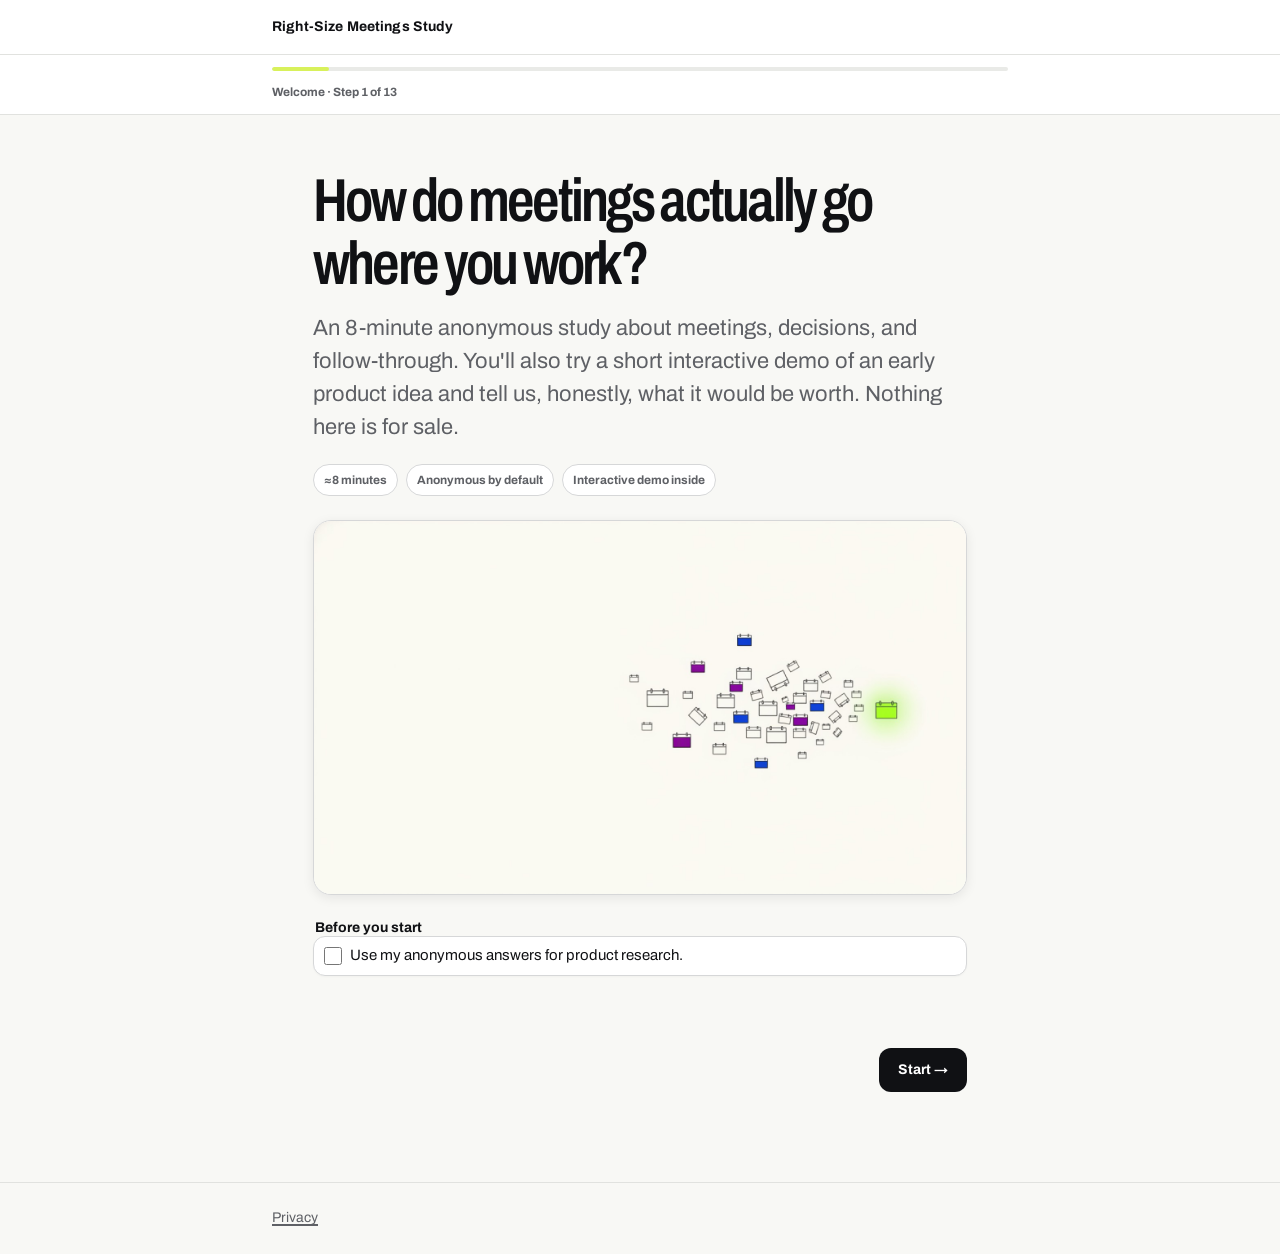
==== commit 8ef1b9da: "Pre-publish review: fix privacy claim + value-slider floor, social cards, favicon, survey design fix" ====
--- a/index.html
+++ b/index.html
@@ -8,6 +8,30 @@
       content="A short research study on meetings, decisions, and follow-through at work."
     />
     <title>The Right-Size Meetings Study</title>
+    <link rel="icon" type="image/svg+xml" href="assets/img/favicon.svg" />
+    <meta property="og:type" content="website" />
+    <meta property="og:url" content="https://gtamilselvan07.github.io/rightsize-study/" />
+    <meta property="og:title" content="How do meetings actually go where you work?" />
+    <meta
+      property="og:description"
+      content="An 8-minute anonymous study about meetings, decisions, and follow-through — with a short interactive demo inside."
+    />
+    <meta
+      property="og:image"
+      content="https://gtamilselvan07.github.io/rightsize-study/assets/img/og/og-study.jpg"
+    />
+    <meta property="og:image:width" content="1200" />
+    <meta property="og:image:height" content="630" />
+    <meta name="twitter:card" content="summary_large_image" />
+    <meta name="twitter:title" content="How do meetings actually go where you work?" />
+    <meta
+      name="twitter:description"
+      content="An 8-minute anonymous study about meetings, decisions, and follow-through — with a short interactive demo inside."
+    />
+    <meta
+      name="twitter:image"
+      content="https://gtamilselvan07.github.io/rightsize-study/assets/img/og/og-study.jpg"
+    />
     <link rel="stylesheet" href="assets/css/study.css" />
     <style>
       .offscreen-field {
@@ -377,6 +401,9 @@
     </div>
 
     <main class="study-shell" id="app">
+      <noscript>
+        <p class="callout">This study needs JavaScript to run. Please enable it and reload the page.</p>
+      </noscript>
       <section class="survey-step active" data-step="welcome" aria-labelledby="welcome-heading">
         <h1 id="welcome-heading" tabindex="-1">How do meetings actually go where you work?</h1>
         <p class="ph-lede">
@@ -398,8 +425,8 @@
           </label>
         </fieldset>
         <div class="offscreen-field" aria-hidden="true">
-          <label for="website">Leave this field empty</label>
-          <input type="text" id="website" name="website" tabindex="-1" autocomplete="off" />
+          <label for="fld-7x">Leave this field empty</label>
+          <input type="text" id="fld-7x" name="fld_7x" tabindex="-1" autocomplete="off" />
         </div>
         <p class="status-line" data-status aria-live="polite"></p>
         <div class="step-actions">
@@ -426,7 +453,7 @@
               <option value="Other">Other</option>
             </select>
             <div class="field-reveal" data-country-other hidden>
-              <label class="ph-label" for="a-country-other">Country (optional)</label>
+              <label class="ph-label" for="a-country-other">Type your country</label>
               <input class="ph-input" id="a-country-other" type="text" data-other-for="a_country" />
             </div>
           </div>
@@ -578,7 +605,7 @@
               <label class="ph-check-row"><input type="radio" name="a2_who_runs_meetings" value="I run most of them" /><span>I run most of them</span></label>
               <label class="ph-check-row"><input type="radio" name="a2_who_runs_meetings" value="A teammate or manager" /><span>A teammate or manager</span></label>
               <label class="ph-check-row"><input type="radio" name="a2_who_runs_meetings" value="Rotates — no one really owns it" /><span>Rotates — no one really owns it</span></label>
-              <label class="ph-check-row"><input type="radio" name="a2_who_runs_meetings" value="Depends entirely" /><span>Depends entirely</span></label>
+              <label class="ph-check-row"><input type="radio" name="a2_who_runs_meetings" value="It varies meeting to meeting" /><span>It varies meeting to meeting</span></label>
             </div>
           </fieldset>
         </div>
@@ -672,7 +699,7 @@
             <legend class="ph-label">How often do action items get lost after meetings — done by nobody, or ownership unclear?</legend>
             <div class="opt-grid" data-w="narrow">
               <label class="ph-check-row"><input type="radio" name="c_lost_actions" value="Almost never" /><span>Almost never</span></label>
-              <label class="ph-check-row"><input type="radio" name="c_lost_actions" value="Occasionally" /><span>Occasionally</span></label>
+              <label class="ph-check-row"><input type="radio" name="c_lost_actions" value="A few times a year" /><span>A few times a year</span></label>
               <label class="ph-check-row"><input type="radio" name="c_lost_actions" value="Monthly" /><span>Monthly</span></label>
               <label class="ph-check-row"><input type="radio" name="c_lost_actions" value="Weekly" /><span>Weekly</span></label>
               <label class="ph-check-row"><input type="radio" name="c_lost_actions" value="Most meetings" /><span>Most meetings</span></label>
@@ -742,7 +769,7 @@
             </fieldset>
 
             <fieldset class="ph-field" data-required data-key="c2_cost_money">
-              <legend class="ph-label">Rough money impact of that one incident?</legend>
+              <legend class="ph-label">Rough money impact of that one incident? (US$ or your local currency)</legend>
               <div class="opt-grid" data-w="narrow">
                 <label class="ph-check-row"><input type="radio" name="c2_cost_money" value="Nothing" /><span>Nothing</span></label>
                 <label class="ph-check-row"><input type="radio" name="c2_cost_money" value="Under $500" /><span>Under $500</span></label>
@@ -778,8 +805,9 @@
         <h2 id="d-heading" tabindex="-1">An idea we're testing</h2>
         <p class="section-intro">Here is the idea in plain English.</p>
         <div class="story-block">
-          <p>Most meetings exist to move work along: agree on a change, unblock a decision, check a promise was kept. Imagine your calendar had one extra button: <strong>'Sort this out.'</strong></p>
+          <p>Most meetings exist to move work along: agree on a change, unblock a decision, check a promise was kept. Imagine your calendar had one extra button: <strong>“Sort this out.”</strong></p>
           <p>Before anyone books an hour, an assistant reads what's allowed to be read — the plan, the agreement, the current status — prepares the facts, and works out the one thing that still genuinely needs people. Then it books only that: sometimes a message, sometimes two people for nine minutes, sometimes a proper meeting. Afterwards, everyone sees the same record of what was agreed — and the promise gets checked.</p>
+          <p>You can also set private limits beforehand — a lowest price, a date you can't move. The assistant keeps them to itself and simply warns you before you'd cross one of your own.</p>
         </div>
         <div class="attention-comparison" data-comparison>
           <div class="attention-row before">
@@ -798,7 +826,7 @@
         <p class="callout">This is an illustration of the idea, not a measured result.</p>
         <figure class="img-frame"><img width="1600" height="914" src="assets/img/before-after.jpg" loading="lazy" decoding="async" alt="A crowded meeting on the left and a short focused discussion on the right" /></figure>
         <fieldset class="ph-field" data-required data-key="d_looks_like_you">
-          <legend class="ph-label">Does the 'before' picture look like meetings where you work?</legend>
+          <legend class="ph-label">Does the “before” picture look like meetings where you work?</legend>
           <div class="likert">
             <label aria-label="1 — Not at all"><input type="radio" name="d_looks_like_you" value="1" /><span>1</span></label>
             <label><input type="radio" name="d_looks_like_you" value="2" /><span>2</span></label>
@@ -819,6 +847,7 @@
           <div class="ph-field ph-field-full" data-required data-key="calc_meetings">
             <label class="ph-label" for="calc-meetings">Meetings you attend in a typical week</label>
             <input class="ph-input" id="calc-meetings" type="number" name="calc_meetings" min="0" max="40" inputmode="numeric" />
+            <p class="ph-hint">You picked a range earlier — an exact number here makes the math yours.</p>
           </div>
 
           <fieldset class="ph-field" data-required data-key="calc_attendees">
@@ -841,7 +870,7 @@
           </fieldset>
 
           <fieldset class="ph-field" data-required data-key="calc_cost_band">
-            <legend class="ph-label">Roughly what an hour of one person's time costs where you work — just pick the closest.</legend>
+            <legend class="ph-label">Roughly what an hour of one person's time costs where you work — just pick the closest (US$ or your local equivalent).</legend>
             <div class="opt-grid" data-w="narrow">
               <label class="ph-check-row"><input type="radio" name="calc_cost_band" value="30" /><span>$30</span></label>
               <label class="ph-check-row"><input type="radio" name="calc_cost_band" value="60" /><span>$60</span></label>
@@ -853,14 +882,14 @@
           <div class="ph-field ph-field-full" data-required data-key="calc_share">
             <label class="ph-label" for="calc-share">Honestly, what share of that meeting time could be shorter or skipped if the preparation happened automatically?</label>
             <div class="calc-range-row">
-              <input id="calc-share" type="range" name="calc_share" min="10" max="70" step="5" value="30" />
+              <input id="calc-share" type="range" name="calc_share" min="0" max="70" step="5" value="30" />
               <output class="calc-range-value" for="calc-share" data-calc-share-output>30%</output>
             </div>
           </div>
         </div>
         <div class="calc-output" aria-live="polite" aria-atomic="true">
           <p>That's roughly <strong data-calc-hours>0 hours</strong> of people's time — about <strong data-calc-money>$0</strong> — every month, by your own estimates.</p>
-          <p class="ph-hint">This is your arithmetic, not our promise.</p>
+          <p class="ph-hint">Your numbers × about 4.3 weeks a month. This is your arithmetic, not our promise.</p>
         </div>
         <p class="status-line" data-status aria-live="polite"></p>
         <div class="step-actions"><button class="ph-button ph-button-ghost" type="button" data-back>Back</button><button class="ph-button ph-button-primary" type="button" data-next>Continue →</button></div>
@@ -886,9 +915,9 @@
               <li>Read the signed agreement ✓</li>
               <li>Checked the project plan ✓</li>
               <li>Checked progress so far ✓</li>
-              <li>Found the one question only people can answer.</li>
+              <li>Found the one question only people can answer ✓</li>
             </ul>
-            <p>It collected the facts and shows where each one came from. It can't promise anything to anyone.</p>
+            <p>It has collected the facts and shows where each one came from. It can't promise anything to anyone.</p>
             <figure class="img-frame"><img width="1600" height="1066" src="assets/img/ai-prepares.jpg" loading="lazy" decoding="async" alt="A checklist showing an agreement, a project plan, and current status being reviewed" /></figure>
             <div class="step-actions"><button class="ph-button ph-button-ghost" type="button" data-demo-back>Back</button><button class="ph-button ph-button-primary" type="button" data-demo-next disabled>See the options →</button></div>
           </section>
@@ -927,12 +956,12 @@
                 <dt>Who owns it</dt><dd data-receipt-owner>—</dd>
               </dl>
             </div>
-            <p>One week later — ✓ the promise was kept, checked automatically against what was agreed.</p>
+            <p>One week later: the promise was kept ✓ — checked automatically against what was agreed.</p>
             <figure class="img-frame"><img width="1600" height="1066" src="assets/img/promise-kept.jpg" loading="lazy" decoding="async" alt="A shared record showing a completed promise" /></figure>
             <p class="callout">Fictional example — an idea we're researching, not a finished product.</p>
             <div class="demo-link-row">
               <button class="ph-button ph-button-primary" type="button" data-demo-complete>Continue →</button>
-              <a class="ph-button ph-button-ghost" data-full-demo-link target="_blank" rel="noopener">See the full walkthrough (new tab)</a>
+              <a class="ph-button ph-button-ghost" href="demo.html" data-full-demo-link target="_blank" rel="noopener">Try the full story demo (new tab)</a>
               <button class="ph-button ph-button-ghost" type="button" data-demo-restart>Restart example</button>
             </div>
           </section>
@@ -944,7 +973,8 @@
           <div class="opt-grid" data-w="narrow">
             <label class="ph-check-row"><input type="radio" name="e_clarity" value="Very clear" /><span>Very clear</span></label>
             <label class="ph-check-row"><input type="radio" name="e_clarity" value="Mostly clear" /><span>Mostly clear</span></label>
-            <label class="ph-check-row"><input type="radio" name="e_clarity" value="Confusing" /><span>Confusing</span></label>
+            <label class="ph-check-row"><input type="radio" name="e_clarity" value="Somewhat confusing" /><span>Somewhat confusing</span></label>
+            <label class="ph-check-row"><input type="radio" name="e_clarity" value="Very confusing" /><span>Very confusing</span></label>
           </div>
         </fieldset>
         <p class="status-line" data-status aria-live="polite"></p>
@@ -1089,7 +1119,7 @@
         <p class="section-intro">A few final questions and an optional way to stay in touch.</p>
         <div class="ph-form-grid">
           <div class="ph-field ph-field-full" data-key="h_email">
-            <label class="ph-label" for="h-email">Leave an email if you'd like early access or the study results. (Optional — everything else stays anonymous.)</label>
+            <label class="ph-label" for="h-email">Leave an email if you'd like early access or the study results. (Optional. If you leave one, your answers are linked to it so we can follow up — leave it blank to stay fully anonymous.)</label>
             <input class="ph-input" id="h-email" type="email" name="h_email" autocomplete="email" />
           </div>
           <fieldset class="ph-field" data-required data-key="h_interview">
@@ -1123,8 +1153,8 @@
         <p class="ph-lede">You spent about <strong data-thanks-minutes>0</strong> minutes answering.</p>
         <figure class="img-frame"><img width="1600" height="1600" src="assets/img/thanks.jpg" loading="lazy" decoding="async" alt="A desk with a small thank-you note beside a calendar" /></figure>
         <div class="thanks-links">
-          <a class="thanks-link-card" data-thanks-demo-link>Explore the full story demo</a>
-          <a class="thanks-link-card" data-thanks-walkthrough-link>See the walkthrough</a>
+          <a class="thanks-link-card" href="demo.html" data-thanks-demo-link>Explore the full story demo</a>
+          <a class="thanks-link-card" href="walkthrough.html" data-thanks-walkthrough-link>See the walkthrough</a>
           <button class="ph-button ph-button-ghost thanks-copy-link" type="button" data-copy-link>Copy this study link</button>
           <button class="ph-button ph-button-ghost thanks-copy-link" type="button" data-restart-study>Start a fresh response</button>
         </div>
--- a/assets/css/study.css
+++ b/assets/css/study.css
@@ -318,9 +318,10 @@
   grid-template-columns: repeat(auto-fill, minmax(7.5rem, 1fr));
 }
 
-/* Sentence-length options stay one per row so they never read as a wall. */
+/* Sentence-length options get room to wrap, but still pair up on a desktop
+   measure rather than running one per row down the page. */
 .opt-grid[data-w="wide"] {
-  grid-template-columns: minmax(0, 1fr);
+  grid-template-columns: repeat(auto-fill, minmax(18rem, 1fr));
 }
 
 .ph-label {
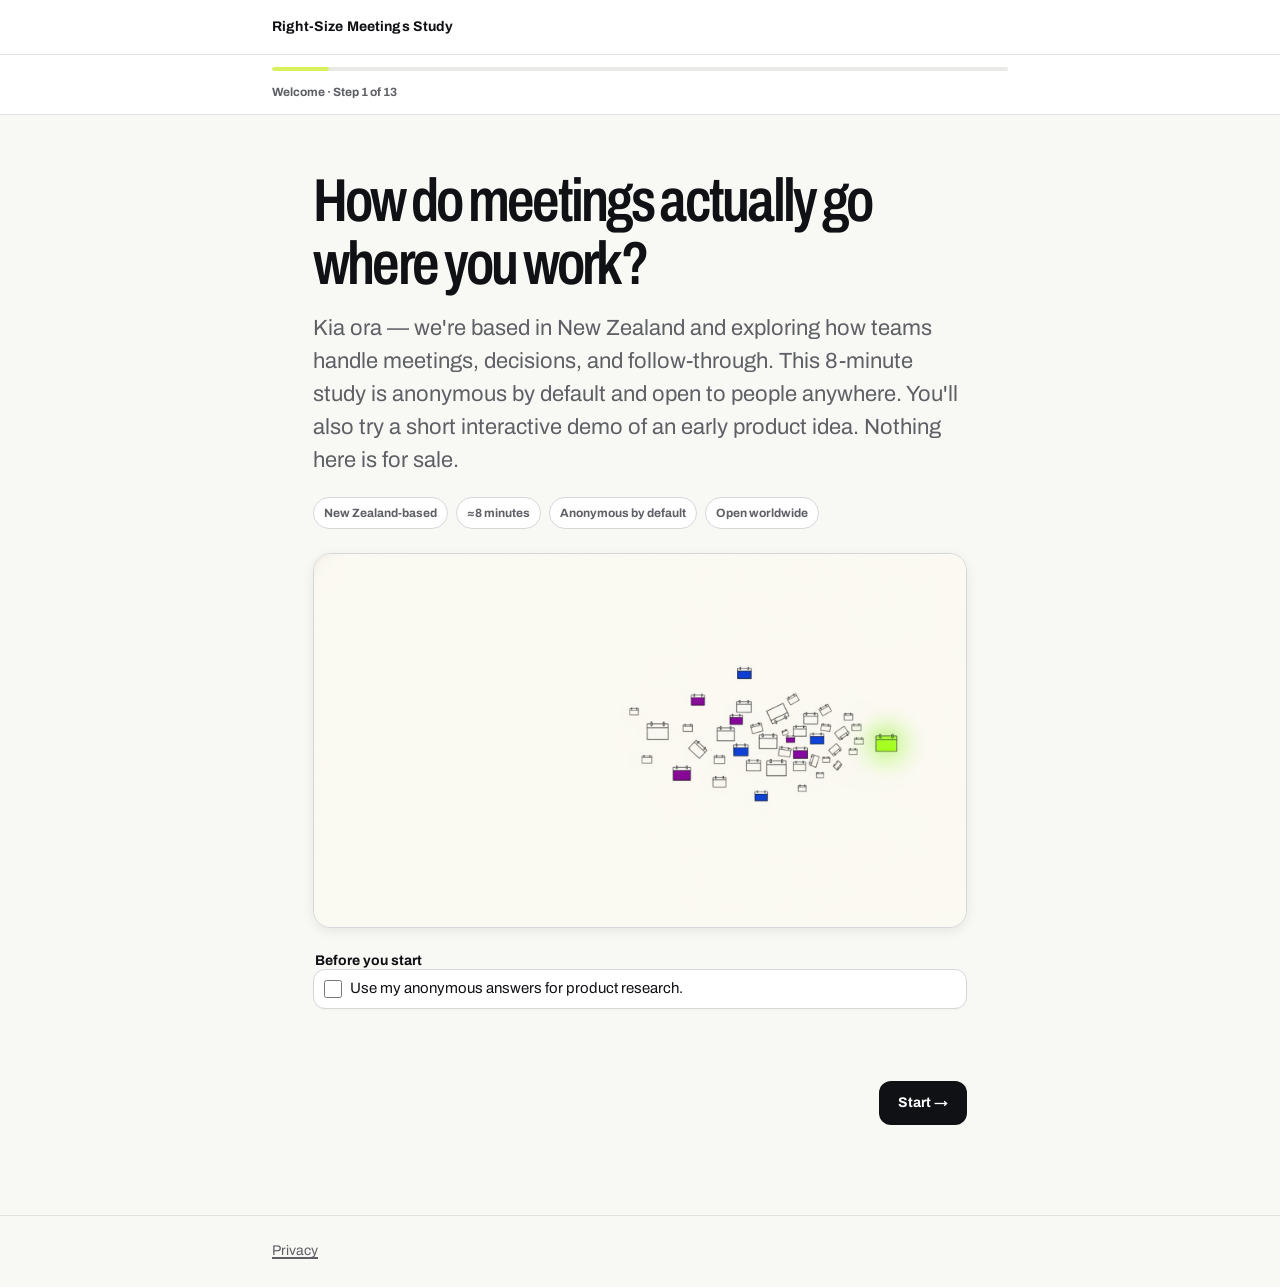
==== commit 9c5a7af3: "Improve survey location and role questions" ====
--- a/index.html
+++ b/index.html
@@ -5,7 +5,7 @@
     <meta name="viewport" content="width=device-width, initial-scale=1" />
     <meta
       name="description"
-      content="A short research study on meetings, decisions, and follow-through at work."
+      content="A New Zealand-based, 8-minute study about meetings, decisions, and follow-through at work. Anonymous by default and open worldwide."
     />
     <title>The Right-Size Meetings Study</title>
     <link rel="icon" type="image/svg+xml" href="assets/img/favicon.svg" />
@@ -14,7 +14,7 @@
     <meta property="og:title" content="How do meetings actually go where you work?" />
     <meta
       property="og:description"
-      content="An 8-minute anonymous study about meetings, decisions, and follow-through — with a short interactive demo inside."
+      content="A New Zealand-based, 8-minute study about meetings and decisions. Anonymous by default, open worldwide, with a short interactive demo."
     />
     <meta
       property="og:image"
@@ -26,7 +26,7 @@
     <meta name="twitter:title" content="How do meetings actually go where you work?" />
     <meta
       name="twitter:description"
-      content="An 8-minute anonymous study about meetings, decisions, and follow-through — with a short interactive demo inside."
+      content="A New Zealand-based, 8-minute study about meetings and decisions. Anonymous by default, open worldwide, with a short interactive demo."
     />
     <meta
       name="twitter:image"
@@ -407,12 +407,13 @@
       <section class="survey-step active" data-step="welcome" aria-labelledby="welcome-heading">
         <h1 id="welcome-heading" tabindex="-1">How do meetings actually go where you work?</h1>
         <p class="ph-lede">
-          An 8-minute anonymous study about meetings, decisions, and follow-through. You'll also try a short interactive demo of an early product idea and tell us, honestly, what it would be worth. Nothing here is for sale.
+          Kia ora — we're based in New Zealand and exploring how teams handle meetings, decisions, and follow-through. This 8-minute study is anonymous by default and open to people anywhere. You'll also try a short interactive demo of an early product idea. Nothing here is for sale.
         </p>
         <ul class="welcome-chips" aria-label="Study details">
+          <li>New Zealand-based</li>
           <li>≈8 minutes</li>
           <li>Anonymous by default</li>
-          <li>Interactive demo inside</li>
+          <li>Open worldwide</li>
         </ul>
         <figure class="img-frame">
           <img width="1600" height="914" src="assets/img/hero.jpg" loading="eager" fetchpriority="high" decoding="async" alt="Scattered calendar blocks converging into one small block" />
@@ -439,38 +440,41 @@
         <p class="section-intro">A few quick details help us understand your working week.</p>
         <div class="ph-form-grid">
           <div class="ph-field" data-required data-key="a_country">
-            <label class="ph-label" for="a-country">Country</label>
-            <select class="ph-select" id="a-country" name="a_country">
-              <option value="" selected disabled>Choose one</option>
-              <option value="New Zealand">New Zealand</option>
-              <option value="Australia">Australia</option>
-              <option value="United States">United States</option>
-              <option value="United Kingdom">United Kingdom</option>
-              <option value="India">India</option>
-              <option value="Germany">Germany</option>
-              <option value="Canada">Canada</option>
-              <option value="Singapore">Singapore</option>
-              <option value="Other">Other</option>
-            </select>
-            <div class="field-reveal" data-country-other hidden>
-              <label class="ph-label" for="a-country-other">Type your country</label>
-              <input class="ph-input" id="a-country-other" type="text" data-other-for="a_country" />
-            </div>
-          </div>
-
-          <fieldset class="ph-field" data-required data-key="a_role">
-            <legend class="ph-label">Your role</legend>
+            <label class="ph-label" for="a-country">Country or territory</label>
+            <input
+              class="ph-input"
+              id="a-country"
+              name="a_country"
+              type="text"
+              list="country-suggestions"
+              autocomplete="country-name"
+              maxlength="80"
+              placeholder="Start typing your country or territory"
+              aria-describedby="a-country-hint"
+            />
+            <p class="ph-hint" id="a-country-hint">
+              Enter any country or territory. We're based in New Zealand and welcome responses from anywhere.
+            </p>
+            <datalist id="country-suggestions">
+              <option value="New Zealand"></option>
+              <option value="Australia"></option>
+            </datalist>
+          </div>
+
+          <fieldset class="ph-field" data-required data-key="a_role" aria-describedby="a-role-hint">
+            <legend class="ph-label">Which roles describe your work?</legend>
+            <p class="ph-hint" id="a-role-hint">Select all that apply.</p>
             <div class="opt-grid">
-              <label class="ph-check-row"><input type="radio" name="a_role" value="Founder or executive" /><span>Founder or executive</span></label>
-              <label class="ph-check-row"><input type="radio" name="a_role" value="Product" /><span>Product</span></label>
-              <label class="ph-check-row"><input type="radio" name="a_role" value="Engineering" /><span>Engineering</span></label>
-              <label class="ph-check-row"><input type="radio" name="a_role" value="Design" /><span>Design</span></label>
-              <label class="ph-check-row"><input type="radio" name="a_role" value="Project or delivery lead" /><span>Project or delivery lead</span></label>
-              <label class="ph-check-row"><input type="radio" name="a_role" value="Sales or account management" /><span>Sales or account management</span></label>
-              <label class="ph-check-row"><input type="radio" name="a_role" value="Consultant or agency work" /><span>Consultant or agency work</span></label>
-              <label class="ph-check-row"><input type="radio" name="a_role" value="Operations" /><span>Operations</span></label>
-              <label class="ph-check-row"><input type="radio" name="a_role" value="Finance or legal" /><span>Finance or legal</span></label>
-              <label class="ph-check-row"><input type="radio" name="a_role" value="Other" /><span>Other</span></label>
+              <label class="ph-check-row"><input type="checkbox" name="a_role" value="Founder or executive" /><span>Founder or executive</span></label>
+              <label class="ph-check-row"><input type="checkbox" name="a_role" value="Product" /><span>Product</span></label>
+              <label class="ph-check-row"><input type="checkbox" name="a_role" value="Engineering" /><span>Engineering</span></label>
+              <label class="ph-check-row"><input type="checkbox" name="a_role" value="Design" /><span>Design</span></label>
+              <label class="ph-check-row"><input type="checkbox" name="a_role" value="Project or delivery lead" /><span>Project or delivery lead</span></label>
+              <label class="ph-check-row"><input type="checkbox" name="a_role" value="Sales or account management" /><span>Sales or account management</span></label>
+              <label class="ph-check-row"><input type="checkbox" name="a_role" value="Consultant or agency work" /><span>Consultant or agency work</span></label>
+              <label class="ph-check-row"><input type="checkbox" name="a_role" value="Operations" /><span>Operations</span></label>
+              <label class="ph-check-row"><input type="checkbox" name="a_role" value="Finance or legal" /><span>Finance or legal</span></label>
+              <label class="ph-check-row"><input type="checkbox" name="a_role" value="Other" /><span>Other role</span></label>
             </div>
           </fieldset>
 
@@ -1169,8 +1173,8 @@
     </footer>
 
     <script defer src="assets/js/config.js"></script>
-    <script defer src="assets/js/store.js"></script>
-    <script defer src="assets/js/survey.js"></script>
+    <script defer src="assets/js/store.js?v=3"></script>
+    <script defer src="assets/js/survey.js?v=3"></script>
     <script defer src="assets/js/calc.js"></script>
     <script defer src="assets/js/demo-compact.js"></script>
   </body>
